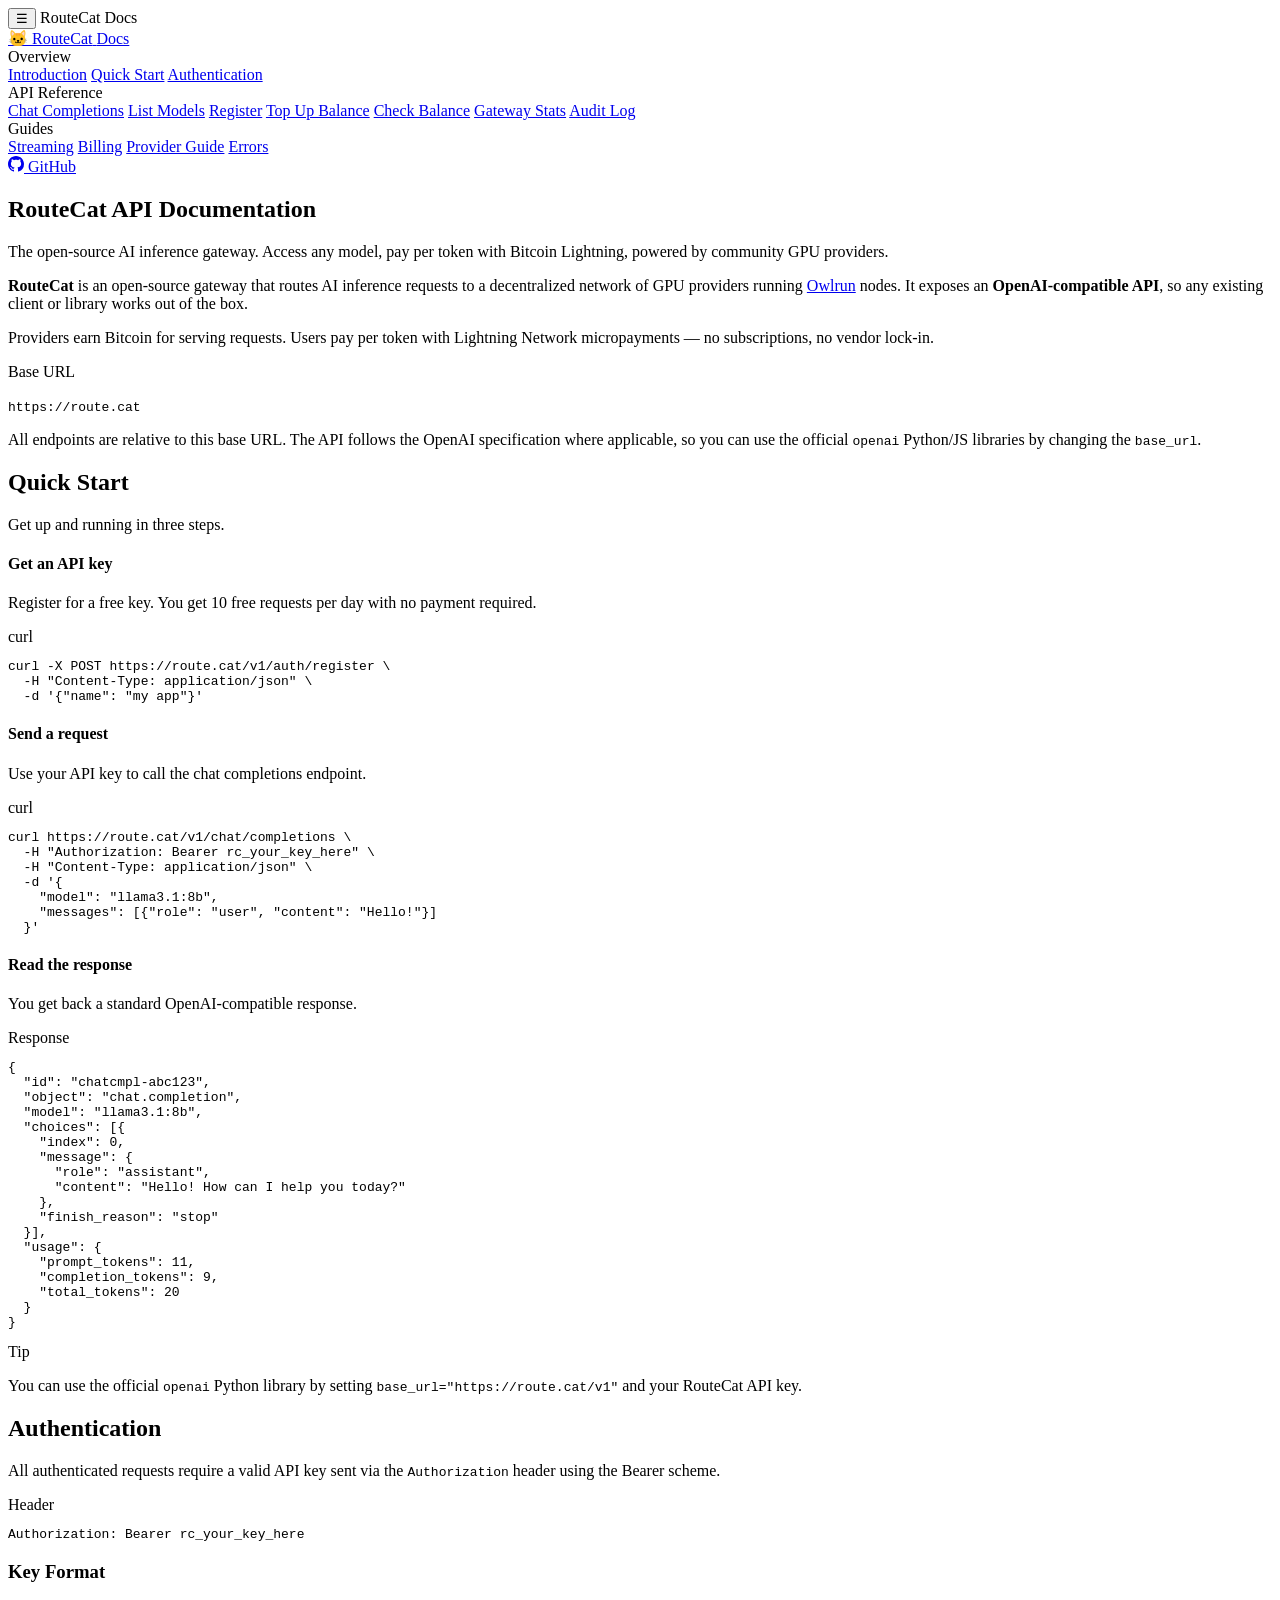
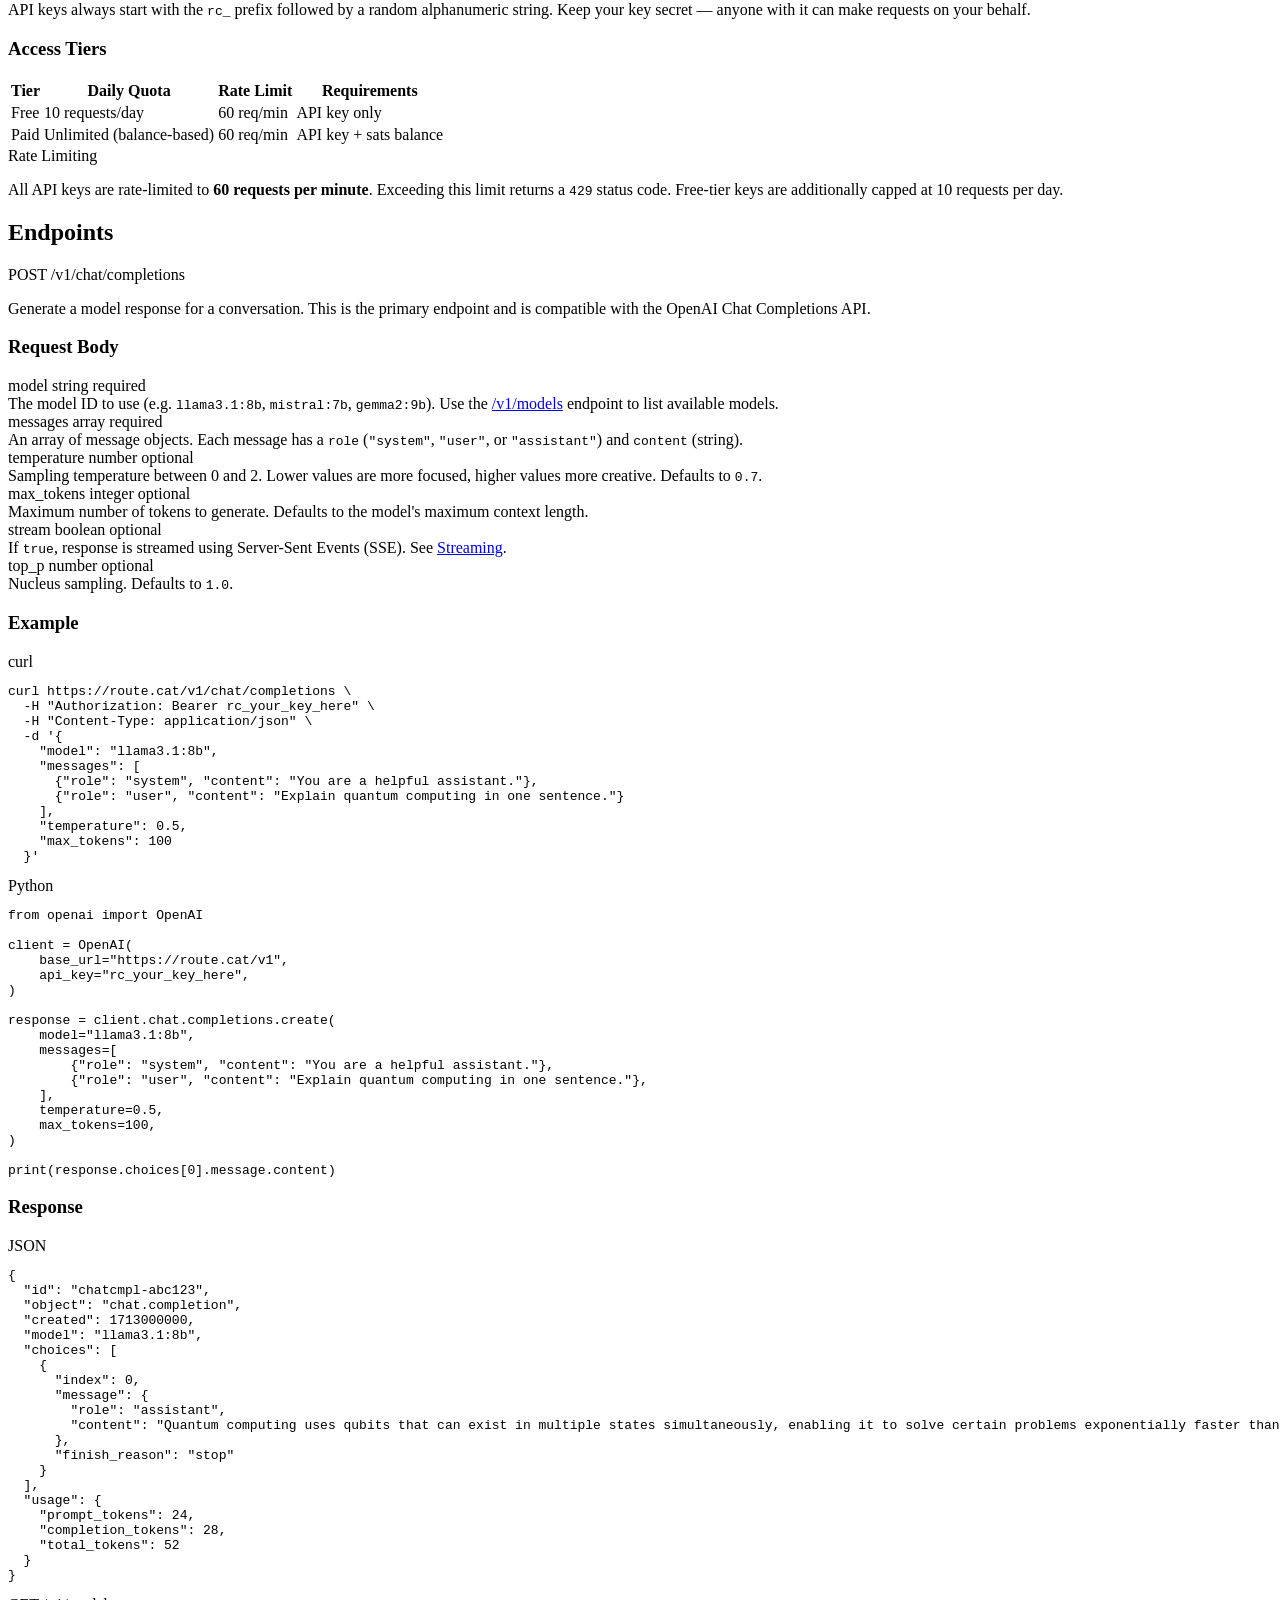
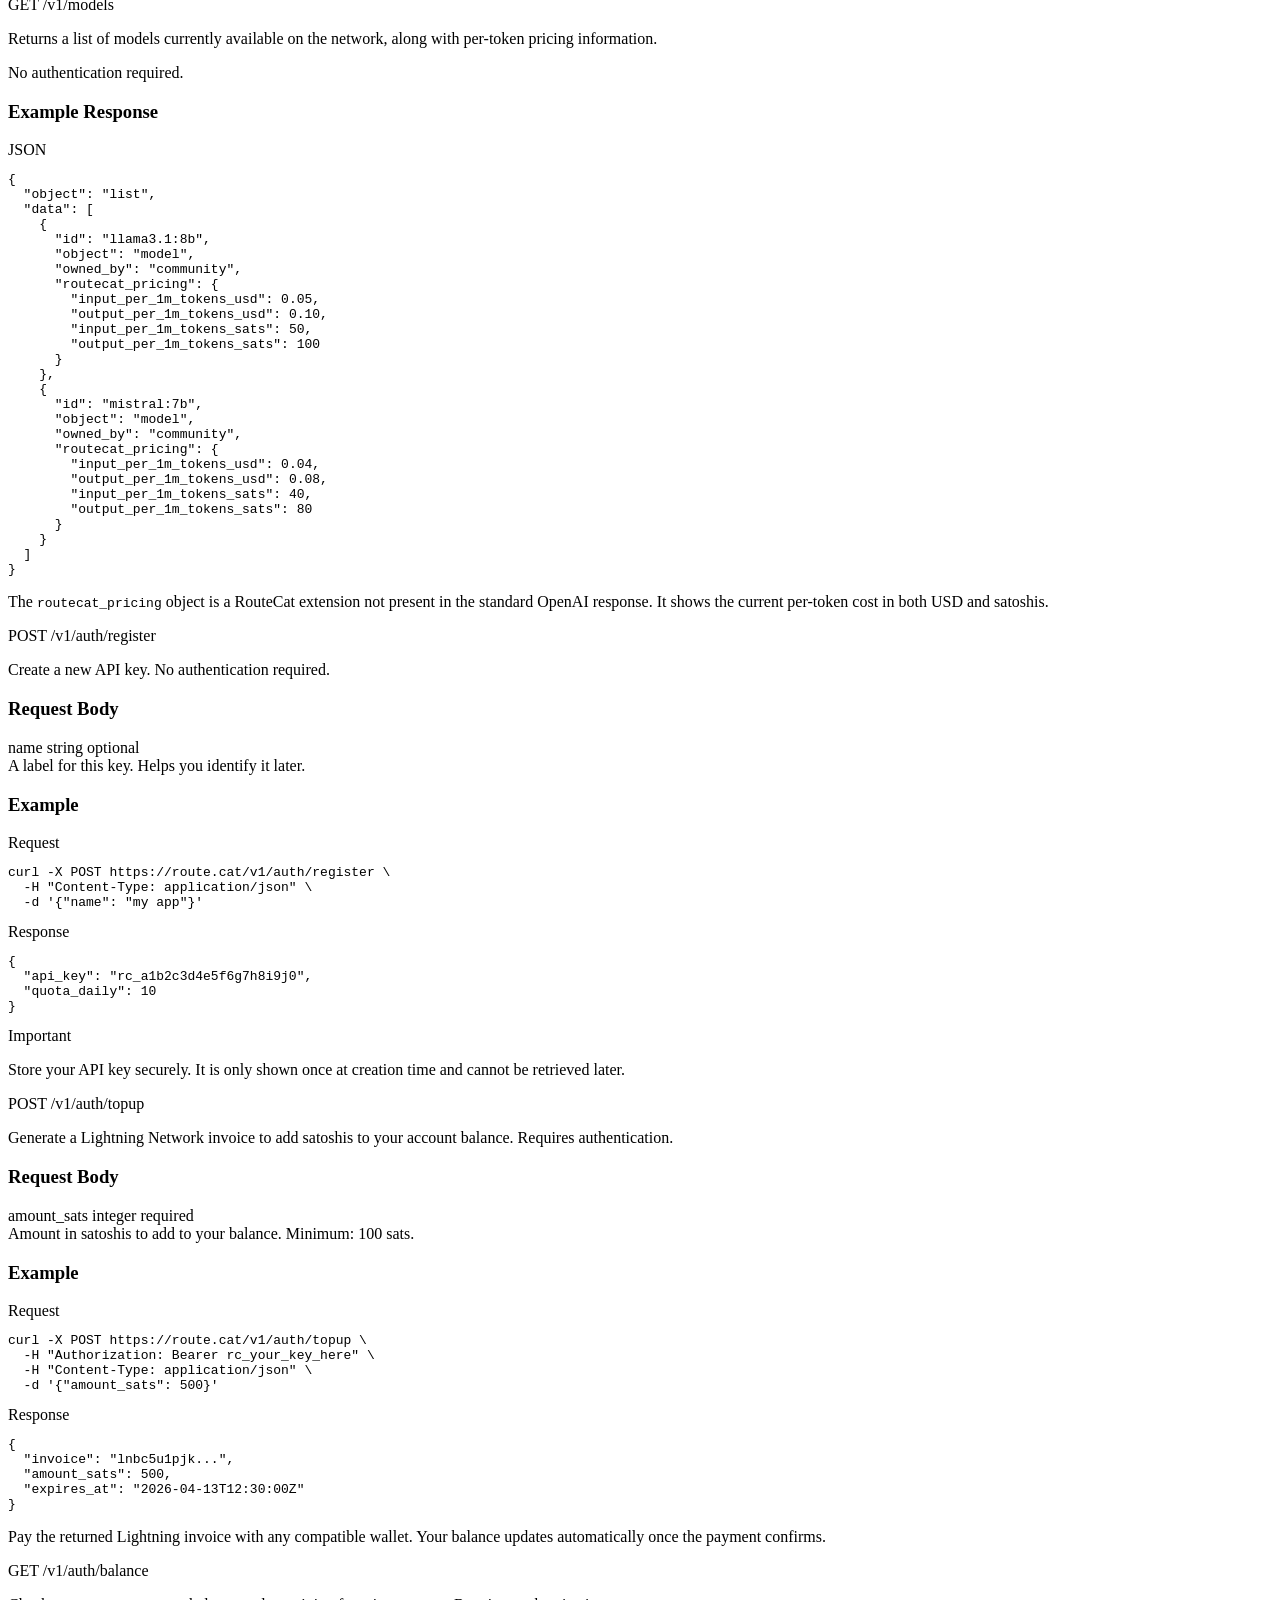
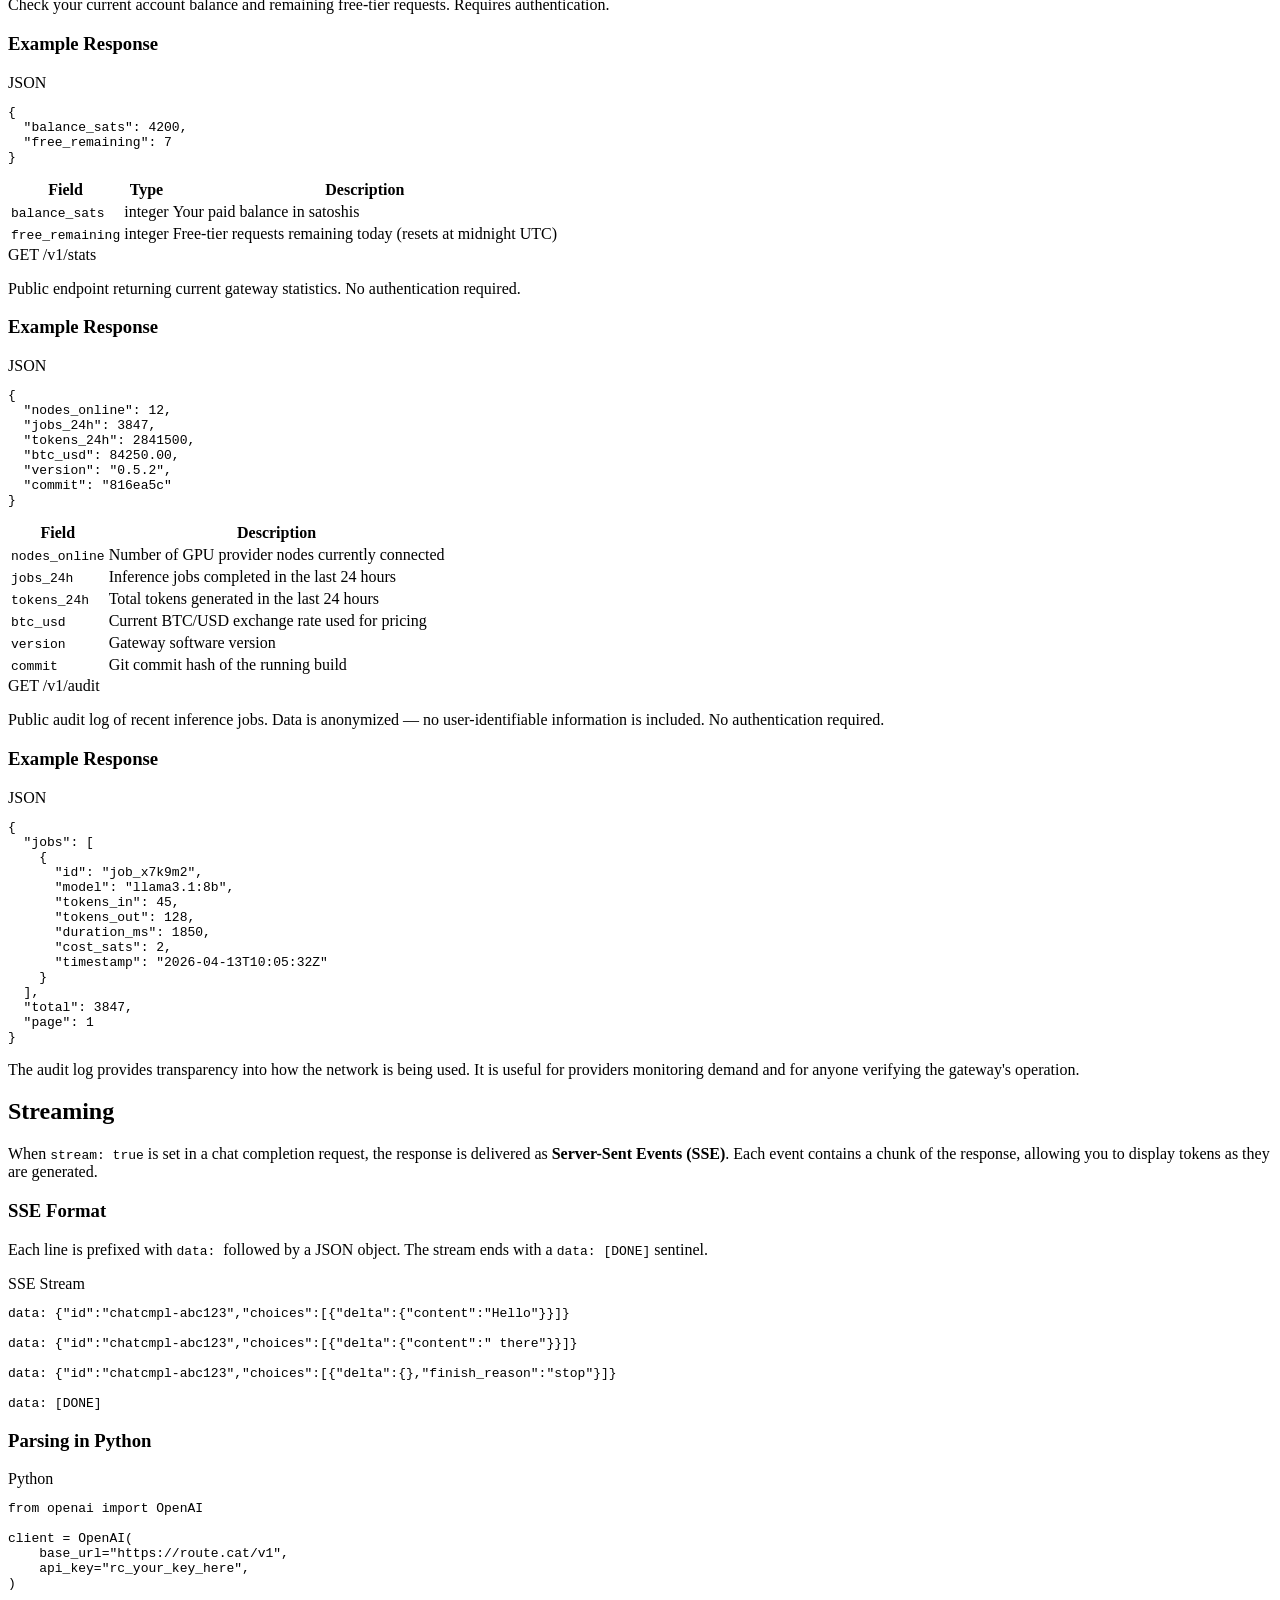
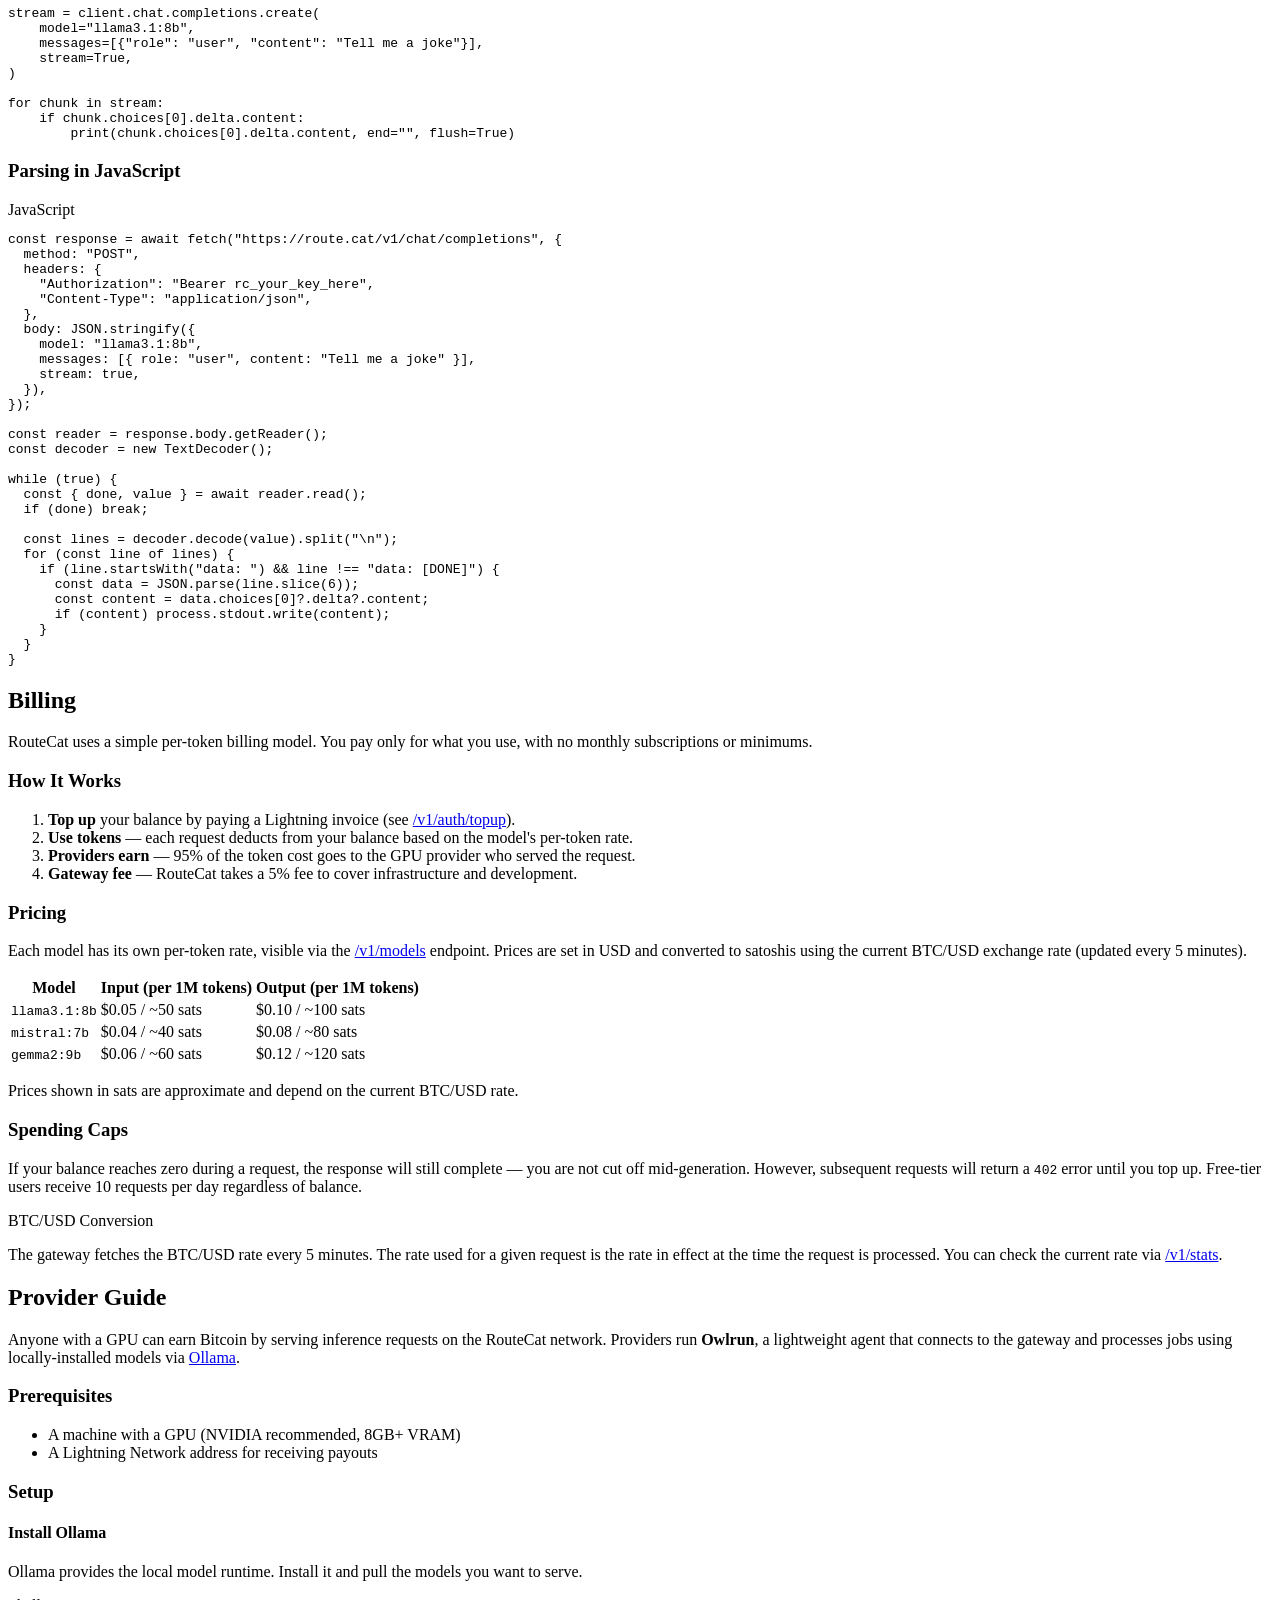
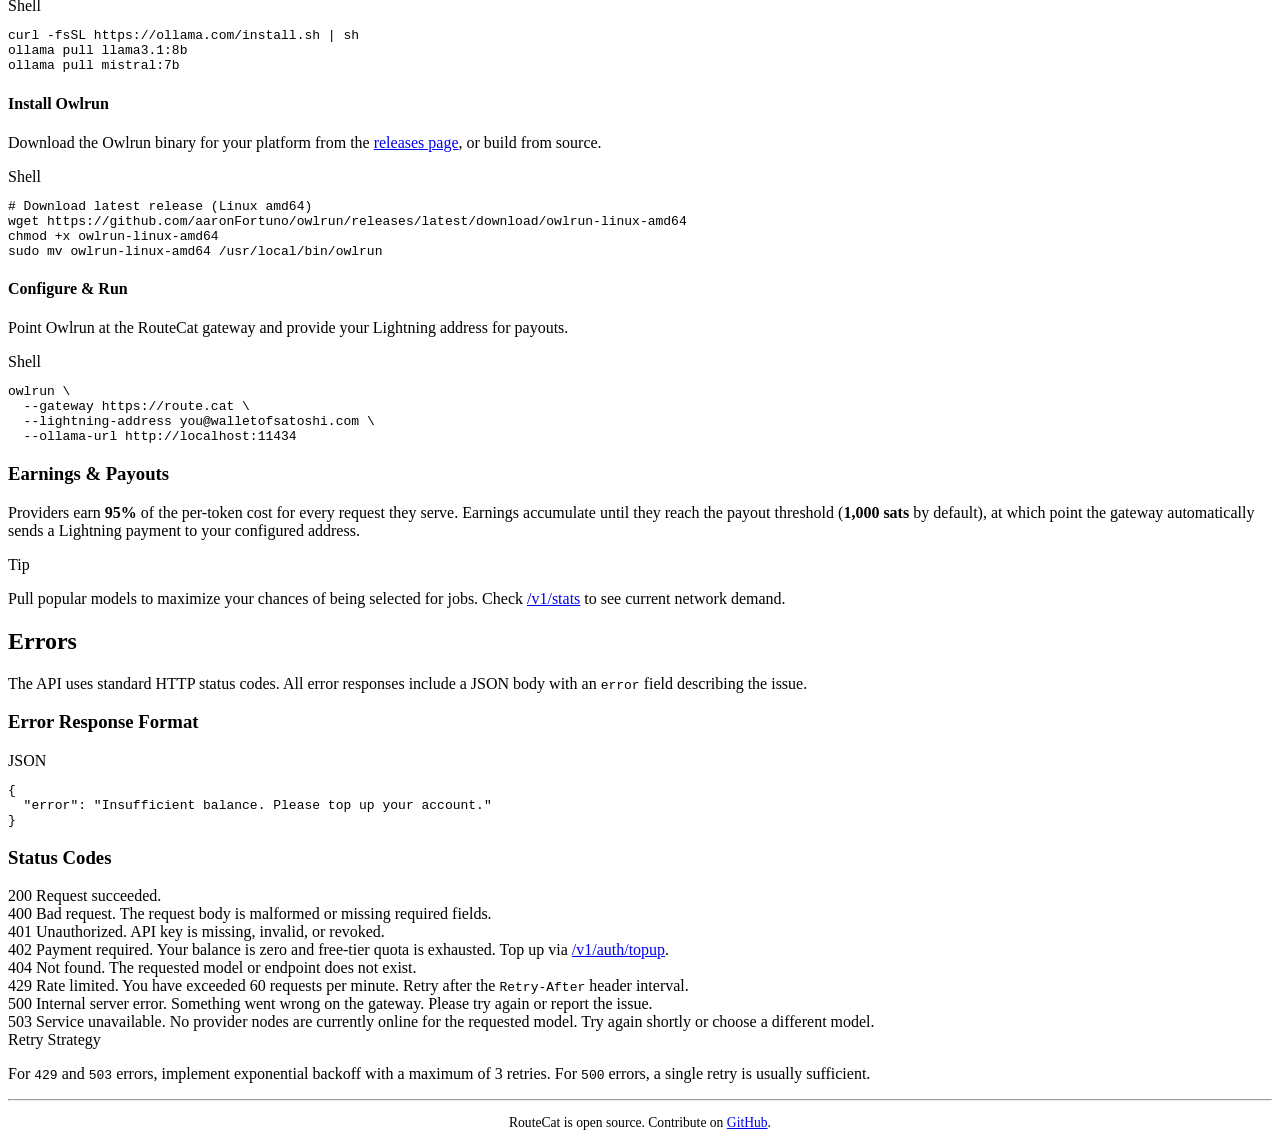
==== internal/web/static/docs/index.html @ c93fb95a "frontend redesign and upgrading" ====
<!DOCTYPE html>
<html lang="en">
<head>
  <meta charset="UTF-8">
  <meta name="viewport" content="width=device-width, initial-scale=1.0">
  <title>RouteCat API Documentation</title>
  <link rel="preconnect" href="https://fonts.googleapis.com">
  <link rel="preconnect" href="https://fonts.gstatic.com" crossorigin>
  <link href="https://fonts.googleapis.com/css2?family=Inter:wght@400;500;600;700&family=JetBrains+Mono:wght@400;600;700&display=swap" rel="stylesheet">
  <link rel="stylesheet" href="/docs/docs.css">
  <link rel="icon" href="/logo.svg" type="image/svg+xml">
</head>
<body>

<!-- Mobile top bar -->
<div class="mobile-nav-toggle">
  <button class="hamburger" onclick="toggleSidebar()" aria-label="Toggle navigation">&#9776;</button>
  <span class="mobile-title" data-i18n="docs.title">RouteCat Docs</span>
</div>

<!-- Backdrop for mobile sidebar -->
<div class="sidebar-backdrop" id="sidebarBackdrop" onclick="toggleSidebar()"></div>

<!-- Sidebar -->
<nav class="sidebar" id="sidebar">
  <div class="sidebar-header">
    <a href="/">
      <span class="logo-icon">&#128049;</span>
      <span>RouteCat</span>
      <span class="badge" data-i18n="docs.badge">Docs</span>
    </a>
  </div>

  <div class="sidebar-nav">
    <div class="nav-group">
      <div class="nav-group-title" data-i18n="docs.nav.overview">Overview</div>
      <a href="#introduction" data-i18n="docs.nav.introduction">Introduction</a>
      <a href="#quickstart" data-i18n="docs.nav.quickstart">Quick Start</a>
      <a href="#authentication" data-i18n="docs.nav.authentication">Authentication</a>
    </div>

    <div class="nav-group">
      <div class="nav-group-title" data-i18n="docs.nav.api_reference">API Reference</div>
      <a href="#chat-completions" data-i18n="docs.nav.chat_completions">Chat Completions</a>
      <a href="#models" data-i18n="docs.nav.models">List Models</a>
      <a href="#register" data-i18n="docs.nav.register">Register</a>
      <a href="#topup" data-i18n="docs.nav.topup">Top Up Balance</a>
      <a href="#balance" data-i18n="docs.nav.balance">Check Balance</a>
      <a href="#stats" data-i18n="docs.nav.stats">Gateway Stats</a>
      <a href="#audit" data-i18n="docs.nav.audit">Audit Log</a>
    </div>

    <div class="nav-group">
      <div class="nav-group-title" data-i18n="docs.nav.guides">Guides</div>
      <a href="#streaming" data-i18n="docs.nav.streaming">Streaming</a>
      <a href="#billing" data-i18n="docs.nav.billing">Billing</a>
      <a href="#provider-guide" data-i18n="docs.nav.provider_guide">Provider Guide</a>
      <a href="#errors" data-i18n="docs.nav.errors">Errors</a>
    </div>
  </div>

  <div class="sidebar-footer">
    <a href="https://github.com/aaronFortuno/routecat" target="_blank" rel="noopener">
      <svg width="16" height="16" viewBox="0 0 16 16" fill="currentColor"><path d="M8 0C3.58 0 0 3.58 0 8c0 3.54 2.29 6.53 5.47 7.59.4.07.55-.17.55-.38 0-.19-.01-.82-.01-1.49-2.01.37-2.53-.49-2.69-.94-.09-.23-.48-.94-.82-1.13-.28-.15-.68-.52-.01-.53.63-.01 1.08.58 1.23.82.72 1.21 1.87.87 2.33.66.07-.52.28-.87.51-1.07-1.78-.2-3.64-.89-3.64-3.95 0-.87.31-1.59.82-2.15-.08-.2-.36-1.02.08-2.12 0 0 .67-.21 2.2.82.64-.18 1.32-.27 2-.27.68 0 1.36.09 2 .27 1.53-1.04 2.2-.82 2.2-.82.44 1.1.16 1.92.08 2.12.51.56.82 1.27.82 2.15 0 3.07-1.87 3.75-3.65 3.95.29.25.54.73.54 1.48 0 1.07-.01 1.93-.01 2.2 0 .21.15.46.55.38A8.013 8.013 0 0016 8c0-4.42-3.58-8-8-8z"/></svg>
      <span data-i18n="docs.nav.github">GitHub</span>
    </a>
  </div>
</nav>

<!-- Main content -->
<main class="main">
  <div class="content">

    <!-- ═══════════════════════════════════════════ -->
    <!-- Introduction                                -->
    <!-- ═══════════════════════════════════════════ -->
    <section id="introduction">
      <h1 data-i18n="docs.intro.title">RouteCat API Documentation</h1>
      <p class="subtitle" data-i18n="docs.intro.subtitle">
        The open-source AI inference gateway. Access any model, pay per token with Bitcoin Lightning, powered by community GPU providers.
      </p>

      <p data-i18n="docs.intro.p1">
        <strong>RouteCat</strong> is an open-source gateway that routes AI inference requests to a decentralized network of GPU providers running <a href="https://github.com/aaronFortuno/owlrun">Owlrun</a> nodes. It exposes an <strong>OpenAI-compatible API</strong>, so any existing client or library works out of the box.
      </p>

      <p data-i18n="docs.intro.p2">
        Providers earn Bitcoin for serving requests. Users pay per token with Lightning Network micropayments &mdash; no subscriptions, no vendor lock-in.
      </p>

      <div class="callout callout-info">
        <div class="callout-title" data-i18n="docs.intro.base_url_label">Base URL</div>
        <p><code>https://route.cat</code></p>
      </div>

      <p data-i18n="docs.intro.p3">
        All endpoints are relative to this base URL. The API follows the OpenAI specification where applicable, so you can use the official <code>openai</code> Python/JS libraries by changing the <code>base_url</code>.
      </p>
    </section>

    <!-- ═══════════════════════════════════════════ -->
    <!-- Quick Start                                 -->
    <!-- ═══════════════════════════════════════════ -->
    <section id="quickstart">
      <h2 data-i18n="docs.quickstart.title">Quick Start</h2>
      <p data-i18n="docs.quickstart.desc">Get up and running in three steps.</p>

      <div class="steps">
        <div class="step">
          <h4 data-i18n="docs.quickstart.step1_title">Get an API key</h4>
          <p data-i18n="docs.quickstart.step1_desc">Register for a free key. You get 10 free requests per day with no payment required.</p>
          <div class="code-block">
            <span class="code-label">curl</span>
            <pre><code><span class="cmd">curl</span> <span class="str">-X POST</span> https://route.cat/v1/auth/register \
  <span class="str">-H</span> <span class="str">"Content-Type: application/json"</span> \
  <span class="str">-d</span> <span class="str">'{"name": "my app"}'</span></code></pre>
          </div>
        </div>

        <div class="step">
          <h4 data-i18n="docs.quickstart.step2_title">Send a request</h4>
          <p data-i18n="docs.quickstart.step2_desc">Use your API key to call the chat completions endpoint.</p>
          <div class="code-block">
            <span class="code-label">curl</span>
            <pre><code><span class="cmd">curl</span> https://route.cat/v1/chat/completions \
  <span class="str">-H</span> <span class="str">"Authorization: Bearer rc_your_key_here"</span> \
  <span class="str">-H</span> <span class="str">"Content-Type: application/json"</span> \
  <span class="str">-d</span> <span class="str">'{
    "model": "llama3.1:8b",
    "messages": [{"role": "user", "content": "Hello!"}]
  }'</span></code></pre>
          </div>
        </div>

        <div class="step">
          <h4 data-i18n="docs.quickstart.step3_title">Read the response</h4>
          <p data-i18n="docs.quickstart.step3_desc">You get back a standard OpenAI-compatible response.</p>
          <div class="code-block">
            <span class="code-label">Response</span>
            <pre><code>{
  <span class="key">"id"</span>: <span class="str">"chatcmpl-abc123"</span>,
  <span class="key">"object"</span>: <span class="str">"chat.completion"</span>,
  <span class="key">"model"</span>: <span class="str">"llama3.1:8b"</span>,
  <span class="key">"choices"</span>: [{
    <span class="key">"index"</span>: <span class="num">0</span>,
    <span class="key">"message"</span>: {
      <span class="key">"role"</span>: <span class="str">"assistant"</span>,
      <span class="key">"content"</span>: <span class="str">"Hello! How can I help you today?"</span>
    },
    <span class="key">"finish_reason"</span>: <span class="str">"stop"</span>
  }],
  <span class="key">"usage"</span>: {
    <span class="key">"prompt_tokens"</span>: <span class="num">11</span>,
    <span class="key">"completion_tokens"</span>: <span class="num">9</span>,
    <span class="key">"total_tokens"</span>: <span class="num">20</span>
  }
}</code></pre>
          </div>
        </div>
      </div>

      <div class="callout callout-tip">
        <div class="callout-title" data-i18n="docs.quickstart.tip_title">Tip</div>
        <p data-i18n="docs.quickstart.tip_body">You can use the official <code>openai</code> Python library by setting <code>base_url="https://route.cat/v1"</code> and your RouteCat API key.</p>
      </div>
    </section>

    <!-- ═══════════════════════════════════════════ -->
    <!-- Authentication                              -->
    <!-- ═══════════════════════════════════════════ -->
    <section id="authentication">
      <h2 data-i18n="docs.auth.title">Authentication</h2>

      <p data-i18n="docs.auth.p1">
        All authenticated requests require a valid API key sent via the <code>Authorization</code> header using the Bearer scheme.
      </p>

      <div class="code-block">
        <span class="code-label">Header</span>
        <pre><code>Authorization: Bearer rc_your_key_here</code></pre>
      </div>

      <h3 data-i18n="docs.auth.key_format_title">Key Format</h3>
      <p data-i18n="docs.auth.key_format_desc">
        API keys always start with the <code>rc_</code> prefix followed by a random alphanumeric string. Keep your key secret &mdash; anyone with it can make requests on your behalf.
      </p>

      <h3 data-i18n="docs.auth.tiers_title">Access Tiers</h3>
      <table>
        <thead>
          <tr>
            <th data-i18n="docs.auth.tier">Tier</th>
            <th data-i18n="docs.auth.daily_quota">Daily Quota</th>
            <th data-i18n="docs.auth.rate_limit">Rate Limit</th>
            <th data-i18n="docs.auth.requirements">Requirements</th>
          </tr>
        </thead>
        <tbody>
          <tr>
            <td data-i18n="docs.auth.free">Free</td>
            <td data-i18n="docs.auth.free_quota">10 requests/day</td>
            <td data-i18n="docs.auth.free_rate">60 req/min</td>
            <td data-i18n="docs.auth.free_req">API key only</td>
          </tr>
          <tr>
            <td data-i18n="docs.auth.paid">Paid</td>
            <td data-i18n="docs.auth.paid_quota">Unlimited (balance-based)</td>
            <td data-i18n="docs.auth.paid_rate">60 req/min</td>
            <td data-i18n="docs.auth.paid_req">API key + sats balance</td>
          </tr>
        </tbody>
      </table>

      <div class="callout callout-warn">
        <div class="callout-title" data-i18n="docs.auth.rate_limit_warn_title">Rate Limiting</div>
        <p data-i18n="docs.auth.rate_limit_warn_body">All API keys are rate-limited to <strong>60 requests per minute</strong>. Exceeding this limit returns a <code>429</code> status code. Free-tier keys are additionally capped at 10 requests per day.</p>
      </div>
    </section>

    <!-- ═══════════════════════════════════════════ -->
    <!-- POST /v1/chat/completions                   -->
    <!-- ═══════════════════════════════════════════ -->
    <section id="chat-completions">
      <h2 data-i18n="docs.endpoints.title">Endpoints</h2>

      <div class="endpoint-header">
        <span class="method method-post">POST</span>
        <span class="endpoint-path">/v1/chat/completions</span>
      </div>

      <p data-i18n="docs.chat.desc">
        Generate a model response for a conversation. This is the primary endpoint and is compatible with the OpenAI Chat Completions API.
      </p>

      <h3 data-i18n="docs.chat.params_title">Request Body</h3>

      <div class="param">
        <span class="param-name">model</span>
        <span class="param-type">string</span>
        <span class="param-required">required</span>
        <div class="param-desc" data-i18n="docs.chat.param_model">The model ID to use (e.g. <code>llama3.1:8b</code>, <code>mistral:7b</code>, <code>gemma2:9b</code>). Use the <a href="#models">/v1/models</a> endpoint to list available models.</div>
      </div>

      <div class="param">
        <span class="param-name">messages</span>
        <span class="param-type">array</span>
        <span class="param-required">required</span>
        <div class="param-desc" data-i18n="docs.chat.param_messages">An array of message objects. Each message has a <code>role</code> (<code>"system"</code>, <code>"user"</code>, or <code>"assistant"</code>) and <code>content</code> (string).</div>
      </div>

      <div class="param">
        <span class="param-name">temperature</span>
        <span class="param-type">number</span>
        <span class="param-optional">optional</span>
        <div class="param-desc" data-i18n="docs.chat.param_temperature">Sampling temperature between 0 and 2. Lower values are more focused, higher values more creative. Defaults to <code>0.7</code>.</div>
      </div>

      <div class="param">
        <span class="param-name">max_tokens</span>
        <span class="param-type">integer</span>
        <span class="param-optional">optional</span>
        <div class="param-desc" data-i18n="docs.chat.param_max_tokens">Maximum number of tokens to generate. Defaults to the model's maximum context length.</div>
      </div>

      <div class="param">
        <span class="param-name">stream</span>
        <span class="param-type">boolean</span>
        <span class="param-optional">optional</span>
        <div class="param-desc" data-i18n="docs.chat.param_stream">If <code>true</code>, response is streamed using Server-Sent Events (SSE). See <a href="#streaming">Streaming</a>.</div>
      </div>

      <div class="param">
        <span class="param-name">top_p</span>
        <span class="param-type">number</span>
        <span class="param-optional">optional</span>
        <div class="param-desc" data-i18n="docs.chat.param_top_p">Nucleus sampling. Defaults to <code>1.0</code>.</div>
      </div>

      <h3 data-i18n="docs.chat.example_title">Example</h3>

      <div class="code-block">
        <span class="code-label">curl</span>
        <pre><code><span class="cmd">curl</span> https://route.cat/v1/chat/completions \
  <span class="str">-H</span> <span class="str">"Authorization: Bearer rc_your_key_here"</span> \
  <span class="str">-H</span> <span class="str">"Content-Type: application/json"</span> \
  <span class="str">-d</span> <span class="str">'{
    "model": "llama3.1:8b",
    "messages": [
      {"role": "system", "content": "You are a helpful assistant."},
      {"role": "user", "content": "Explain quantum computing in one sentence."}
    ],
    "temperature": 0.5,
    "max_tokens": 100
  }'</span></code></pre>
      </div>

      <div class="code-block">
        <span class="code-label">Python</span>
        <pre><code><span class="kw">from</span> openai <span class="kw">import</span> OpenAI

client = OpenAI(
    <span class="param-name">base_url</span>=<span class="str">"https://route.cat/v1"</span>,
    <span class="param-name">api_key</span>=<span class="str">"rc_your_key_here"</span>,
)

response = client.chat.completions.<span class="fn">create</span>(
    <span class="param-name">model</span>=<span class="str">"llama3.1:8b"</span>,
    <span class="param-name">messages</span>=[
        {<span class="str">"role"</span>: <span class="str">"system"</span>, <span class="str">"content"</span>: <span class="str">"You are a helpful assistant."</span>},
        {<span class="str">"role"</span>: <span class="str">"user"</span>, <span class="str">"content"</span>: <span class="str">"Explain quantum computing in one sentence."</span>},
    ],
    <span class="param-name">temperature</span>=<span class="num">0.5</span>,
    <span class="param-name">max_tokens</span>=<span class="num">100</span>,
)

<span class="fn">print</span>(response.choices[<span class="num">0</span>].message.content)</code></pre>
      </div>

      <h3 data-i18n="docs.chat.response_title">Response</h3>

      <div class="code-block">
        <span class="code-label">JSON</span>
        <pre><code>{
  <span class="key">"id"</span>: <span class="str">"chatcmpl-abc123"</span>,
  <span class="key">"object"</span>: <span class="str">"chat.completion"</span>,
  <span class="key">"created"</span>: <span class="num">1713000000</span>,
  <span class="key">"model"</span>: <span class="str">"llama3.1:8b"</span>,
  <span class="key">"choices"</span>: [
    {
      <span class="key">"index"</span>: <span class="num">0</span>,
      <span class="key">"message"</span>: {
        <span class="key">"role"</span>: <span class="str">"assistant"</span>,
        <span class="key">"content"</span>: <span class="str">"Quantum computing uses qubits that can exist in multiple states simultaneously, enabling it to solve certain problems exponentially faster than classical computers."</span>
      },
      <span class="key">"finish_reason"</span>: <span class="str">"stop"</span>
    }
  ],
  <span class="key">"usage"</span>: {
    <span class="key">"prompt_tokens"</span>: <span class="num">24</span>,
    <span class="key">"completion_tokens"</span>: <span class="num">28</span>,
    <span class="key">"total_tokens"</span>: <span class="num">52</span>
  }
}</code></pre>
      </div>
    </section>

    <!-- ═══════════════════════════════════════════ -->
    <!-- GET /v1/models                              -->
    <!-- ═══════════════════════════════════════════ -->
    <section id="models">
      <div class="endpoint-header">
        <span class="method method-get">GET</span>
        <span class="endpoint-path">/v1/models</span>
      </div>

      <p data-i18n="docs.models.desc">
        Returns a list of models currently available on the network, along with per-token pricing information.
      </p>

      <p data-i18n="docs.models.auth_note">No authentication required.</p>

      <h3 data-i18n="docs.models.example_title">Example Response</h3>

      <div class="code-block">
        <span class="code-label">JSON</span>
        <pre><code>{
  <span class="key">"object"</span>: <span class="str">"list"</span>,
  <span class="key">"data"</span>: [
    {
      <span class="key">"id"</span>: <span class="str">"llama3.1:8b"</span>,
      <span class="key">"object"</span>: <span class="str">"model"</span>,
      <span class="key">"owned_by"</span>: <span class="str">"community"</span>,
      <span class="key">"routecat_pricing"</span>: {
        <span class="key">"input_per_1m_tokens_usd"</span>: <span class="num">0.05</span>,
        <span class="key">"output_per_1m_tokens_usd"</span>: <span class="num">0.10</span>,
        <span class="key">"input_per_1m_tokens_sats"</span>: <span class="num">50</span>,
        <span class="key">"output_per_1m_tokens_sats"</span>: <span class="num">100</span>
      }
    },
    {
      <span class="key">"id"</span>: <span class="str">"mistral:7b"</span>,
      <span class="key">"object"</span>: <span class="str">"model"</span>,
      <span class="key">"owned_by"</span>: <span class="str">"community"</span>,
      <span class="key">"routecat_pricing"</span>: {
        <span class="key">"input_per_1m_tokens_usd"</span>: <span class="num">0.04</span>,
        <span class="key">"output_per_1m_tokens_usd"</span>: <span class="num">0.08</span>,
        <span class="key">"input_per_1m_tokens_sats"</span>: <span class="num">40</span>,
        <span class="key">"output_per_1m_tokens_sats"</span>: <span class="num">80</span>
      }
    }
  ]
}</code></pre>
      </div>

      <p data-i18n="docs.models.pricing_note">
        The <code>routecat_pricing</code> object is a RouteCat extension not present in the standard OpenAI response. It shows the current per-token cost in both USD and satoshis.
      </p>
    </section>

    <!-- ═══════════════════════════════════════════ -->
    <!-- POST /v1/auth/register                      -->
    <!-- ═══════════════════════════════════════════ -->
    <section id="register">
      <div class="endpoint-header">
        <span class="method method-post">POST</span>
        <span class="endpoint-path">/v1/auth/register</span>
      </div>

      <p data-i18n="docs.register.desc">Create a new API key. No authentication required.</p>

      <h3 data-i18n="docs.register.body_title">Request Body</h3>

      <div class="param">
        <span class="param-name">name</span>
        <span class="param-type">string</span>
        <span class="param-optional">optional</span>
        <div class="param-desc" data-i18n="docs.register.param_name">A label for this key. Helps you identify it later.</div>
      </div>

      <h3 data-i18n="docs.register.example_title">Example</h3>

      <div class="code-block">
        <span class="code-label">Request</span>
        <pre><code><span class="cmd">curl</span> <span class="str">-X POST</span> https://route.cat/v1/auth/register \
  <span class="str">-H</span> <span class="str">"Content-Type: application/json"</span> \
  <span class="str">-d</span> <span class="str">'{"name": "my app"}'</span></code></pre>
      </div>

      <div class="code-block">
        <span class="code-label">Response</span>
        <pre><code>{
  <span class="key">"api_key"</span>: <span class="str">"rc_a1b2c3d4e5f6g7h8i9j0"</span>,
  <span class="key">"quota_daily"</span>: <span class="num">10</span>
}</code></pre>
      </div>

      <div class="callout callout-warn">
        <div class="callout-title" data-i18n="docs.register.warn_title">Important</div>
        <p data-i18n="docs.register.warn_body">Store your API key securely. It is only shown once at creation time and cannot be retrieved later.</p>
      </div>
    </section>

    <!-- ═══════════════════════════════════════════ -->
    <!-- POST /v1/auth/topup                         -->
    <!-- ═══════════════════════════════════════════ -->
    <section id="topup">
      <div class="endpoint-header">
        <span class="method method-post">POST</span>
        <span class="endpoint-path">/v1/auth/topup</span>
      </div>

      <p data-i18n="docs.topup.desc">Generate a Lightning Network invoice to add satoshis to your account balance. Requires authentication.</p>

      <h3 data-i18n="docs.topup.body_title">Request Body</h3>

      <div class="param">
        <span class="param-name">amount_sats</span>
        <span class="param-type">integer</span>
        <span class="param-required">required</span>
        <div class="param-desc" data-i18n="docs.topup.param_amount">Amount in satoshis to add to your balance. Minimum: 100 sats.</div>
      </div>

      <h3 data-i18n="docs.topup.example_title">Example</h3>

      <div class="code-block">
        <span class="code-label">Request</span>
        <pre><code><span class="cmd">curl</span> <span class="str">-X POST</span> https://route.cat/v1/auth/topup \
  <span class="str">-H</span> <span class="str">"Authorization: Bearer rc_your_key_here"</span> \
  <span class="str">-H</span> <span class="str">"Content-Type: application/json"</span> \
  <span class="str">-d</span> <span class="str">'{"amount_sats": 500}'</span></code></pre>
      </div>

      <div class="code-block">
        <span class="code-label">Response</span>
        <pre><code>{
  <span class="key">"invoice"</span>: <span class="str">"lnbc5u1pjk..."</span>,
  <span class="key">"amount_sats"</span>: <span class="num">500</span>,
  <span class="key">"expires_at"</span>: <span class="str">"2026-04-13T12:30:00Z"</span>
}</code></pre>
      </div>

      <p data-i18n="docs.topup.note">Pay the returned Lightning invoice with any compatible wallet. Your balance updates automatically once the payment confirms.</p>
    </section>

    <!-- ═══════════════════════════════════════════ -->
    <!-- GET /v1/auth/balance                        -->
    <!-- ═══════════════════════════════════════════ -->
    <section id="balance">
      <div class="endpoint-header">
        <span class="method method-get">GET</span>
        <span class="endpoint-path">/v1/auth/balance</span>
      </div>

      <p data-i18n="docs.balance.desc">Check your current account balance and remaining free-tier requests. Requires authentication.</p>

      <h3 data-i18n="docs.balance.example_title">Example Response</h3>

      <div class="code-block">
        <span class="code-label">JSON</span>
        <pre><code>{
  <span class="key">"balance_sats"</span>: <span class="num">4200</span>,
  <span class="key">"free_remaining"</span>: <span class="num">7</span>
}</code></pre>
      </div>

      <table>
        <thead>
          <tr>
            <th data-i18n="docs.balance.field">Field</th>
            <th data-i18n="docs.balance.type">Type</th>
            <th data-i18n="docs.balance.description">Description</th>
          </tr>
        </thead>
        <tbody>
          <tr>
            <td><code>balance_sats</code></td>
            <td>integer</td>
            <td data-i18n="docs.balance.field_balance">Your paid balance in satoshis</td>
          </tr>
          <tr>
            <td><code>free_remaining</code></td>
            <td>integer</td>
            <td data-i18n="docs.balance.field_free">Free-tier requests remaining today (resets at midnight UTC)</td>
          </tr>
        </tbody>
      </table>
    </section>

    <!-- ═══════════════════════════════════════════ -->
    <!-- GET /v1/stats                               -->
    <!-- ═══════════════════════════════════════════ -->
    <section id="stats">
      <div class="endpoint-header">
        <span class="method method-get">GET</span>
        <span class="endpoint-path">/v1/stats</span>
      </div>

      <p data-i18n="docs.stats.desc">Public endpoint returning current gateway statistics. No authentication required.</p>

      <h3 data-i18n="docs.stats.example_title">Example Response</h3>

      <div class="code-block">
        <span class="code-label">JSON</span>
        <pre><code>{
  <span class="key">"nodes_online"</span>: <span class="num">12</span>,
  <span class="key">"jobs_24h"</span>: <span class="num">3847</span>,
  <span class="key">"tokens_24h"</span>: <span class="num">2841500</span>,
  <span class="key">"btc_usd"</span>: <span class="num">84250.00</span>,
  <span class="key">"version"</span>: <span class="str">"0.5.2"</span>,
  <span class="key">"commit"</span>: <span class="str">"816ea5c"</span>
}</code></pre>
      </div>

      <table>
        <thead>
          <tr>
            <th data-i18n="docs.stats.field">Field</th>
            <th data-i18n="docs.stats.description">Description</th>
          </tr>
        </thead>
        <tbody>
          <tr>
            <td><code>nodes_online</code></td>
            <td data-i18n="docs.stats.field_nodes">Number of GPU provider nodes currently connected</td>
          </tr>
          <tr>
            <td><code>jobs_24h</code></td>
            <td data-i18n="docs.stats.field_jobs">Inference jobs completed in the last 24 hours</td>
          </tr>
          <tr>
            <td><code>tokens_24h</code></td>
            <td data-i18n="docs.stats.field_tokens">Total tokens generated in the last 24 hours</td>
          </tr>
          <tr>
            <td><code>btc_usd</code></td>
            <td data-i18n="docs.stats.field_btc">Current BTC/USD exchange rate used for pricing</td>
          </tr>
          <tr>
            <td><code>version</code></td>
            <td data-i18n="docs.stats.field_version">Gateway software version</td>
          </tr>
          <tr>
            <td><code>commit</code></td>
            <td data-i18n="docs.stats.field_commit">Git commit hash of the running build</td>
          </tr>
        </tbody>
      </table>
    </section>

    <!-- ═══════════════════════════════════════════ -->
    <!-- GET /v1/audit                               -->
    <!-- ═══════════════════════════════════════════ -->
    <section id="audit">
      <div class="endpoint-header">
        <span class="method method-get">GET</span>
        <span class="endpoint-path">/v1/audit</span>
      </div>

      <p data-i18n="docs.audit.desc">Public audit log of recent inference jobs. Data is anonymized &mdash; no user-identifiable information is included. No authentication required.</p>

      <h3 data-i18n="docs.audit.example_title">Example Response</h3>

      <div class="code-block">
        <span class="code-label">JSON</span>
        <pre><code>{
  <span class="key">"jobs"</span>: [
    {
      <span class="key">"id"</span>: <span class="str">"job_x7k9m2"</span>,
      <span class="key">"model"</span>: <span class="str">"llama3.1:8b"</span>,
      <span class="key">"tokens_in"</span>: <span class="num">45</span>,
      <span class="key">"tokens_out"</span>: <span class="num">128</span>,
      <span class="key">"duration_ms"</span>: <span class="num">1850</span>,
      <span class="key">"cost_sats"</span>: <span class="num">2</span>,
      <span class="key">"timestamp"</span>: <span class="str">"2026-04-13T10:05:32Z"</span>
    }
  ],
  <span class="key">"total"</span>: <span class="num">3847</span>,
  <span class="key">"page"</span>: <span class="num">1</span>
}</code></pre>
      </div>

      <p data-i18n="docs.audit.note">The audit log provides transparency into how the network is being used. It is useful for providers monitoring demand and for anyone verifying the gateway's operation.</p>
    </section>

    <!-- ═══════════════════════════════════════════ -->
    <!-- Streaming                                   -->
    <!-- ═══════════════════════════════════════════ -->
    <section id="streaming">
      <h2 data-i18n="docs.streaming.title">Streaming</h2>

      <p data-i18n="docs.streaming.desc">
        When <code>stream: true</code> is set in a chat completion request, the response is delivered as <strong>Server-Sent Events (SSE)</strong>. Each event contains a chunk of the response, allowing you to display tokens as they are generated.
      </p>

      <h3 data-i18n="docs.streaming.format_title">SSE Format</h3>
      <p data-i18n="docs.streaming.format_desc">Each line is prefixed with <code>data: </code> followed by a JSON object. The stream ends with a <code>data: [DONE]</code> sentinel.</p>

      <div class="code-block">
        <span class="code-label">SSE Stream</span>
        <pre><code><span class="key">data:</span> {<span class="str">"id"</span>:<span class="str">"chatcmpl-abc123"</span>,<span class="str">"choices"</span>:[{<span class="str">"delta"</span>:{<span class="str">"content"</span>:<span class="str">"Hello"</span>}}]}

<span class="key">data:</span> {<span class="str">"id"</span>:<span class="str">"chatcmpl-abc123"</span>,<span class="str">"choices"</span>:[{<span class="str">"delta"</span>:{<span class="str">"content"</span>:<span class="str">" there"</span>}}]}

<span class="key">data:</span> {<span class="str">"id"</span>:<span class="str">"chatcmpl-abc123"</span>,<span class="str">"choices"</span>:[{<span class="str">"delta"</span>:{},<span class="str">"finish_reason"</span>:<span class="str">"stop"</span>}]}

<span class="key">data:</span> <span class="comment">[DONE]</span></code></pre>
      </div>

      <h3 data-i18n="docs.streaming.python_title">Parsing in Python</h3>

      <div class="code-block">
        <span class="code-label">Python</span>
        <pre><code><span class="kw">from</span> openai <span class="kw">import</span> OpenAI

client = OpenAI(
    <span class="param-name">base_url</span>=<span class="str">"https://route.cat/v1"</span>,
    <span class="param-name">api_key</span>=<span class="str">"rc_your_key_here"</span>,
)

stream = client.chat.completions.<span class="fn">create</span>(
    <span class="param-name">model</span>=<span class="str">"llama3.1:8b"</span>,
    <span class="param-name">messages</span>=[{<span class="str">"role"</span>: <span class="str">"user"</span>, <span class="str">"content"</span>: <span class="str">"Tell me a joke"</span>}],
    <span class="param-name">stream</span>=<span class="num">True</span>,
)

<span class="kw">for</span> chunk <span class="kw">in</span> stream:
    <span class="kw">if</span> chunk.choices[<span class="num">0</span>].delta.content:
        <span class="fn">print</span>(chunk.choices[<span class="num">0</span>].delta.content, end=<span class="str">""</span>, flush=<span class="num">True</span>)</code></pre>
      </div>

      <h3 data-i18n="docs.streaming.js_title">Parsing in JavaScript</h3>

      <div class="code-block">
        <span class="code-label">JavaScript</span>
        <pre><code><span class="kw">const</span> response = <span class="kw">await</span> <span class="fn">fetch</span>(<span class="str">"https://route.cat/v1/chat/completions"</span>, {
  <span class="key">method</span>: <span class="str">"POST"</span>,
  <span class="key">headers</span>: {
    <span class="str">"Authorization"</span>: <span class="str">"Bearer rc_your_key_here"</span>,
    <span class="str">"Content-Type"</span>: <span class="str">"application/json"</span>,
  },
  <span class="key">body</span>: JSON.<span class="fn">stringify</span>({
    <span class="key">model</span>: <span class="str">"llama3.1:8b"</span>,
    <span class="key">messages</span>: [{ <span class="key">role</span>: <span class="str">"user"</span>, <span class="key">content</span>: <span class="str">"Tell me a joke"</span> }],
    <span class="key">stream</span>: <span class="num">true</span>,
  }),
});

<span class="kw">const</span> reader = response.body.<span class="fn">getReader</span>();
<span class="kw">const</span> decoder = <span class="kw">new</span> <span class="fn">TextDecoder</span>();

<span class="kw">while</span> (<span class="num">true</span>) {
  <span class="kw">const</span> { done, value } = <span class="kw">await</span> reader.<span class="fn">read</span>();
  <span class="kw">if</span> (done) <span class="kw">break</span>;

  <span class="kw">const</span> lines = decoder.<span class="fn">decode</span>(value).<span class="fn">split</span>(<span class="str">"\n"</span>);
  <span class="kw">for</span> (<span class="kw">const</span> line <span class="kw">of</span> lines) {
    <span class="kw">if</span> (line.<span class="fn">startsWith</span>(<span class="str">"data: "</span>) && line !== <span class="str">"data: [DONE]"</span>) {
      <span class="kw">const</span> data = JSON.<span class="fn">parse</span>(line.<span class="fn">slice</span>(<span class="num">6</span>));
      <span class="kw">const</span> content = data.choices[<span class="num">0</span>]?.delta?.content;
      <span class="kw">if</span> (content) process.stdout.<span class="fn">write</span>(content);
    }
  }
}</code></pre>
      </div>
    </section>

    <!-- ═══════════════════════════════════════════ -->
    <!-- Billing                                     -->
    <!-- ═══════════════════════════════════════════ -->
    <section id="billing">
      <h2 data-i18n="docs.billing.title">Billing</h2>

      <p data-i18n="docs.billing.desc">
        RouteCat uses a simple per-token billing model. You pay only for what you use, with no monthly subscriptions or minimums.
      </p>

      <h3 data-i18n="docs.billing.how_title">How It Works</h3>
      <ol>
        <li data-i18n="docs.billing.step1"><strong>Top up</strong> your balance by paying a Lightning invoice (see <a href="#topup">/v1/auth/topup</a>).</li>
        <li data-i18n="docs.billing.step2"><strong>Use tokens</strong> &mdash; each request deducts from your balance based on the model's per-token rate.</li>
        <li data-i18n="docs.billing.step3"><strong>Providers earn</strong> &mdash; 95% of the token cost goes to the GPU provider who served the request.</li>
        <li data-i18n="docs.billing.step4"><strong>Gateway fee</strong> &mdash; RouteCat takes a 5% fee to cover infrastructure and development.</li>
      </ol>

      <h3 data-i18n="docs.billing.pricing_title">Pricing</h3>
      <p data-i18n="docs.billing.pricing_desc">
        Each model has its own per-token rate, visible via the <a href="#models">/v1/models</a> endpoint. Prices are set in USD and converted to satoshis using the current BTC/USD exchange rate (updated every 5 minutes).
      </p>

      <table>
        <thead>
          <tr>
            <th data-i18n="docs.billing.model">Model</th>
            <th data-i18n="docs.billing.input_price">Input (per 1M tokens)</th>
            <th data-i18n="docs.billing.output_price">Output (per 1M tokens)</th>
          </tr>
        </thead>
        <tbody>
          <tr>
            <td><code>llama3.1:8b</code></td>
            <td>$0.05 / ~50 sats</td>
            <td>$0.10 / ~100 sats</td>
          </tr>
          <tr>
            <td><code>mistral:7b</code></td>
            <td>$0.04 / ~40 sats</td>
            <td>$0.08 / ~80 sats</td>
          </tr>
          <tr>
            <td><code>gemma2:9b</code></td>
            <td>$0.06 / ~60 sats</td>
            <td>$0.12 / ~120 sats</td>
          </tr>
        </tbody>
      </table>

      <p class="dim" data-i18n="docs.billing.pricing_note">Prices shown in sats are approximate and depend on the current BTC/USD rate.</p>

      <h3 data-i18n="docs.billing.caps_title">Spending Caps</h3>
      <p data-i18n="docs.billing.caps_desc">
        If your balance reaches zero during a request, the response will still complete &mdash; you are not cut off mid-generation. However, subsequent requests will return a <code>402</code> error until you top up. Free-tier users receive 10 requests per day regardless of balance.
      </p>

      <div class="callout callout-info">
        <div class="callout-title" data-i18n="docs.billing.conversion_title">BTC/USD Conversion</div>
        <p data-i18n="docs.billing.conversion_body">The gateway fetches the BTC/USD rate every 5 minutes. The rate used for a given request is the rate in effect at the time the request is processed. You can check the current rate via <a href="#stats">/v1/stats</a>.</p>
      </div>
    </section>

    <!-- ═══════════════════════════════════════════ -->
    <!-- Provider Guide                              -->
    <!-- ═══════════════════════════════════════════ -->
    <section id="provider-guide">
      <h2 data-i18n="docs.provider.title">Provider Guide</h2>

      <p data-i18n="docs.provider.desc">
        Anyone with a GPU can earn Bitcoin by serving inference requests on the RouteCat network. Providers run <strong>Owlrun</strong>, a lightweight agent that connects to the gateway and processes jobs using locally-installed models via <a href="https://ollama.com" target="_blank" rel="noopener">Ollama</a>.
      </p>

      <h3 data-i18n="docs.provider.prereqs_title">Prerequisites</h3>
      <ul>
        <li data-i18n="docs.provider.prereq1">A machine with a GPU (NVIDIA recommended, 8GB+ VRAM)</li>
        <li data-i18n="docs.provider.prereq2">A Lightning Network address for receiving payouts</li>
      </ul>

      <h3 data-i18n="docs.provider.setup_title">Setup</h3>

      <div class="steps">
        <div class="step">
          <h4 data-i18n="docs.provider.step1_title">Install Ollama</h4>
          <p data-i18n="docs.provider.step1_desc">Ollama provides the local model runtime. Install it and pull the models you want to serve.</p>
          <div class="code-block">
            <span class="code-label">Shell</span>
            <pre><code><span class="cmd">curl</span> -fsSL https://ollama.com/install.sh | sh
<span class="cmd">ollama</span> pull llama3.1:8b
<span class="cmd">ollama</span> pull mistral:7b</code></pre>
          </div>
        </div>

        <div class="step">
          <h4 data-i18n="docs.provider.step2_title">Install Owlrun</h4>
          <p data-i18n="docs.provider.step2_desc">Download the Owlrun binary for your platform from the <a href="https://github.com/aaronFortuno/owlrun/releases" target="_blank" rel="noopener">releases page</a>, or build from source.</p>
          <div class="code-block">
            <span class="code-label">Shell</span>
            <pre><code><span class="comment"># Download latest release (Linux amd64)</span>
<span class="cmd">wget</span> https://github.com/aaronFortuno/owlrun/releases/latest/download/owlrun-linux-amd64
<span class="cmd">chmod</span> +x owlrun-linux-amd64
<span class="cmd">sudo</span> mv owlrun-linux-amd64 /usr/local/bin/owlrun</code></pre>
          </div>
        </div>

        <div class="step">
          <h4 data-i18n="docs.provider.step3_title">Configure &amp; Run</h4>
          <p data-i18n="docs.provider.step3_desc">Point Owlrun at the RouteCat gateway and provide your Lightning address for payouts.</p>
          <div class="code-block">
            <span class="code-label">Shell</span>
            <pre><code><span class="cmd">owlrun</span> \
  <span class="str">--gateway</span> https://route.cat \
  <span class="str">--lightning-address</span> you@walletofsatoshi.com \
  <span class="str">--ollama-url</span> http://localhost:11434</code></pre>
          </div>
        </div>
      </div>

      <h3 data-i18n="docs.provider.earnings_title">Earnings &amp; Payouts</h3>
      <p data-i18n="docs.provider.earnings_desc">
        Providers earn <strong>95%</strong> of the per-token cost for every request they serve. Earnings accumulate until they reach the payout threshold (<strong>1,000 sats</strong> by default), at which point the gateway automatically sends a Lightning payment to your configured address.
      </p>

      <div class="callout callout-tip">
        <div class="callout-title" data-i18n="docs.provider.tip_title">Tip</div>
        <p data-i18n="docs.provider.tip_body">Pull popular models to maximize your chances of being selected for jobs. Check <a href="#stats">/v1/stats</a> to see current network demand.</p>
      </div>
    </section>

    <!-- ═══════════════════════════════════════════ -->
    <!-- Errors                                      -->
    <!-- ═══════════════════════════════════════════ -->
    <section id="errors">
      <h2 data-i18n="docs.errors.title">Errors</h2>

      <p data-i18n="docs.errors.desc">
        The API uses standard HTTP status codes. All error responses include a JSON body with an <code>error</code> field describing the issue.
      </p>

      <h3 data-i18n="docs.errors.format_title">Error Response Format</h3>

      <div class="code-block">
        <span class="code-label">JSON</span>
        <pre><code>{
  <span class="key">"error"</span>: <span class="str">"Insufficient balance. Please top up your account."</span>
}</code></pre>
      </div>

      <h3 data-i18n="docs.errors.codes_title">Status Codes</h3>

      <div class="status-row">
        <span class="status-code status-2xx">200</span>
        <span class="status-desc" data-i18n="docs.errors.200">Request succeeded.</span>
      </div>

      <div class="status-row">
        <span class="status-code status-4xx">400</span>
        <span class="status-desc" data-i18n="docs.errors.400">Bad request. The request body is malformed or missing required fields.</span>
      </div>

      <div class="status-row">
        <span class="status-code status-4xx">401</span>
        <span class="status-desc" data-i18n="docs.errors.401">Unauthorized. API key is missing, invalid, or revoked.</span>
      </div>

      <div class="status-row">
        <span class="status-code status-4xx">402</span>
        <span class="status-desc" data-i18n="docs.errors.402">Payment required. Your balance is zero and free-tier quota is exhausted. Top up via <a href="#topup">/v1/auth/topup</a>.</span>
      </div>

      <div class="status-row">
        <span class="status-code status-4xx">404</span>
        <span class="status-desc" data-i18n="docs.errors.404">Not found. The requested model or endpoint does not exist.</span>
      </div>

      <div class="status-row">
        <span class="status-code status-4xx">429</span>
        <span class="status-desc" data-i18n="docs.errors.429">Rate limited. You have exceeded 60 requests per minute. Retry after the <code>Retry-After</code> header interval.</span>
      </div>

      <div class="status-row">
        <span class="status-code status-5xx">500</span>
        <span class="status-desc" data-i18n="docs.errors.500">Internal server error. Something went wrong on the gateway. Please try again or report the issue.</span>
      </div>

      <div class="status-row">
        <span class="status-code status-5xx">503</span>
        <span class="status-desc" data-i18n="docs.errors.503">Service unavailable. No provider nodes are currently online for the requested model. Try again shortly or choose a different model.</span>
      </div>

      <div class="callout callout-info">
        <div class="callout-title" data-i18n="docs.errors.retry_title">Retry Strategy</div>
        <p data-i18n="docs.errors.retry_body">For <code>429</code> and <code>503</code> errors, implement exponential backoff with a maximum of 3 retries. For <code>500</code> errors, a single retry is usually sufficient.</p>
      </div>
    </section>

    <hr>

    <p class="dim" style="text-align: center; font-size: 0.85rem;" data-i18n="docs.footer">
      RouteCat is open source. Contribute on <a href="https://github.com/aaronFortuno/routecat">GitHub</a>.
    </p>

  </div>
</main>

<script>
  // ── Mobile sidebar toggle ──
  function toggleSidebar() {
    document.getElementById('sidebar').classList.toggle('open');
    document.getElementById('sidebarBackdrop').classList.toggle('open');
  }

  // Close sidebar on nav link click (mobile)
  document.querySelectorAll('.sidebar-nav a').forEach(link => {
    link.addEventListener('click', () => {
      if (window.innerWidth <= 860) {
        toggleSidebar();
      }
    });
  });

  // ── Active link tracking ──
  const sections = document.querySelectorAll('section[id]');
  const navLinks = document.querySelectorAll('.sidebar-nav a');

  const observer = new IntersectionObserver((entries) => {
    entries.forEach(entry => {
      if (entry.isIntersecting) {
        navLinks.forEach(link => link.classList.remove('active'));
        const activeLink = document.querySelector(`.sidebar-nav a[href="#${entry.target.id}"]`);
        if (activeLink) activeLink.classList.add('active');
      }
    });
  }, { rootMargin: '-20% 0px -70% 0px' });

  sections.forEach(section => observer.observe(section));
</script>

</body>
</html>
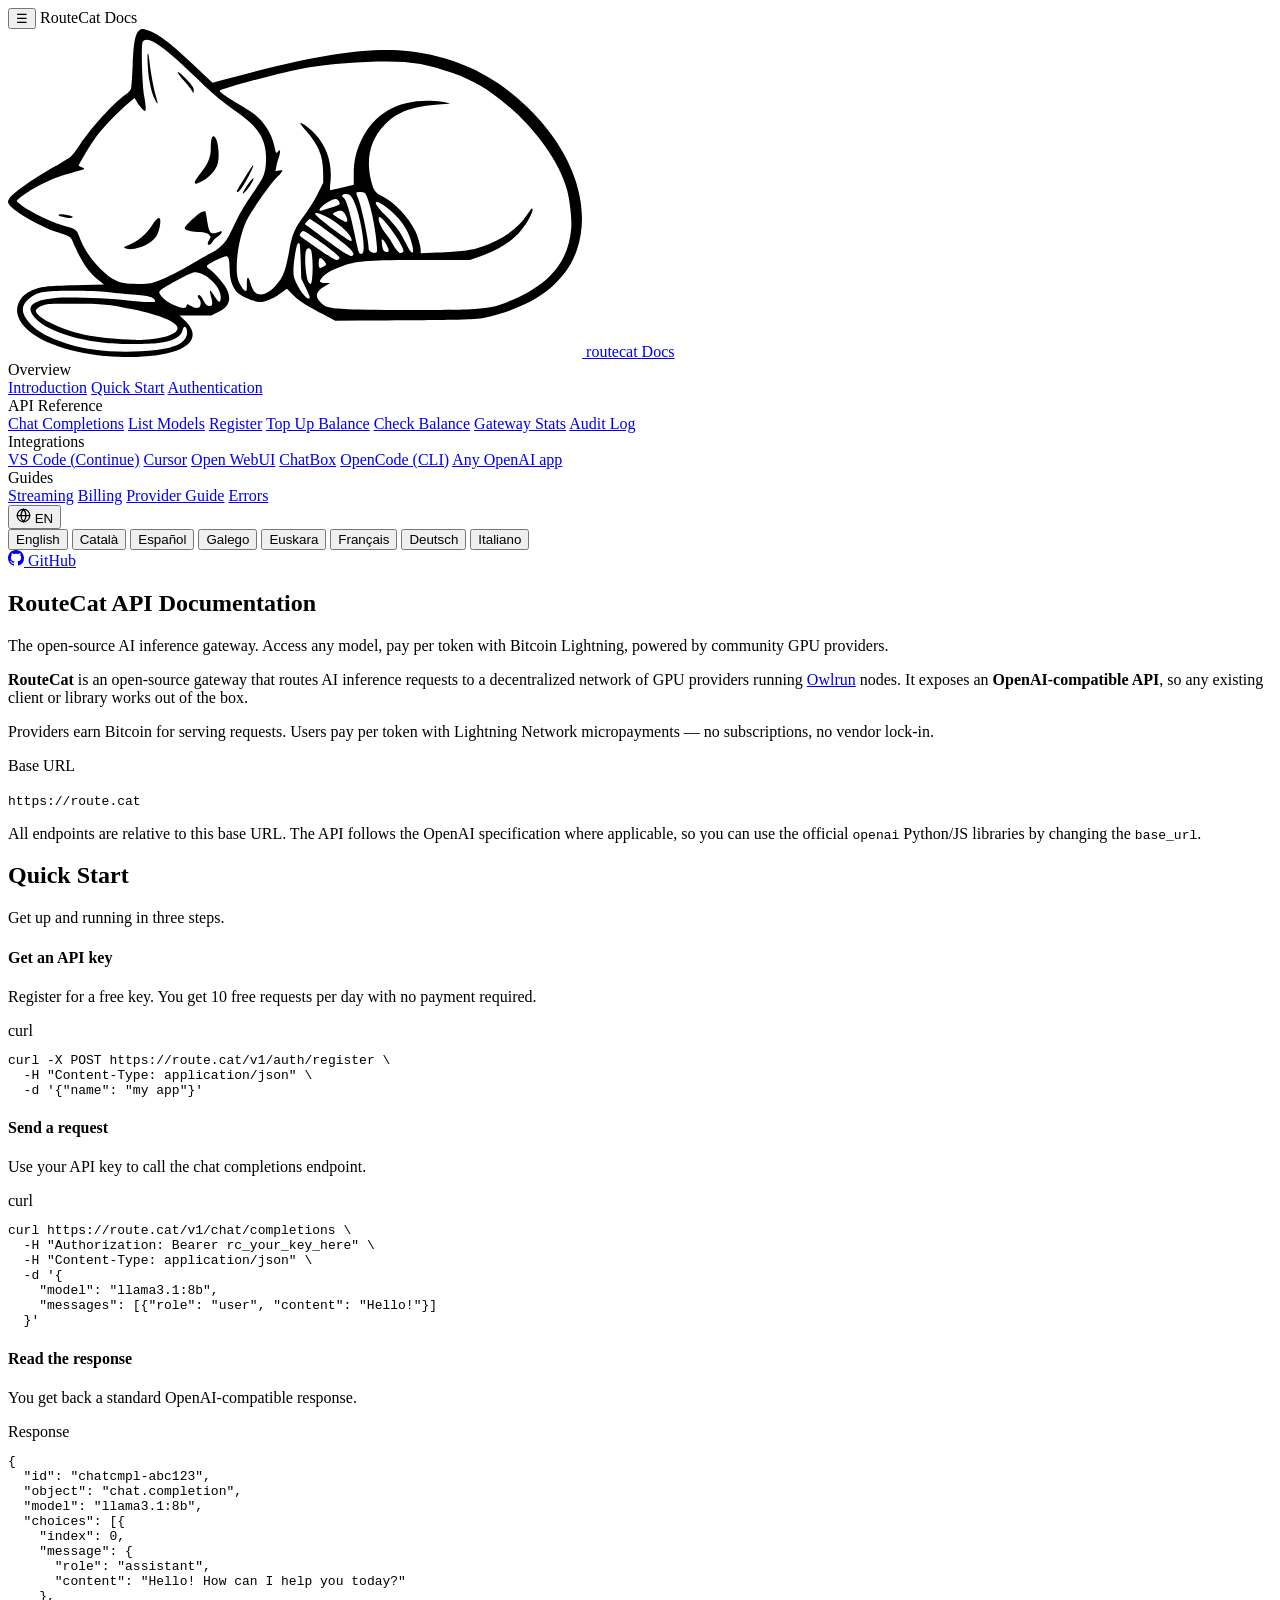
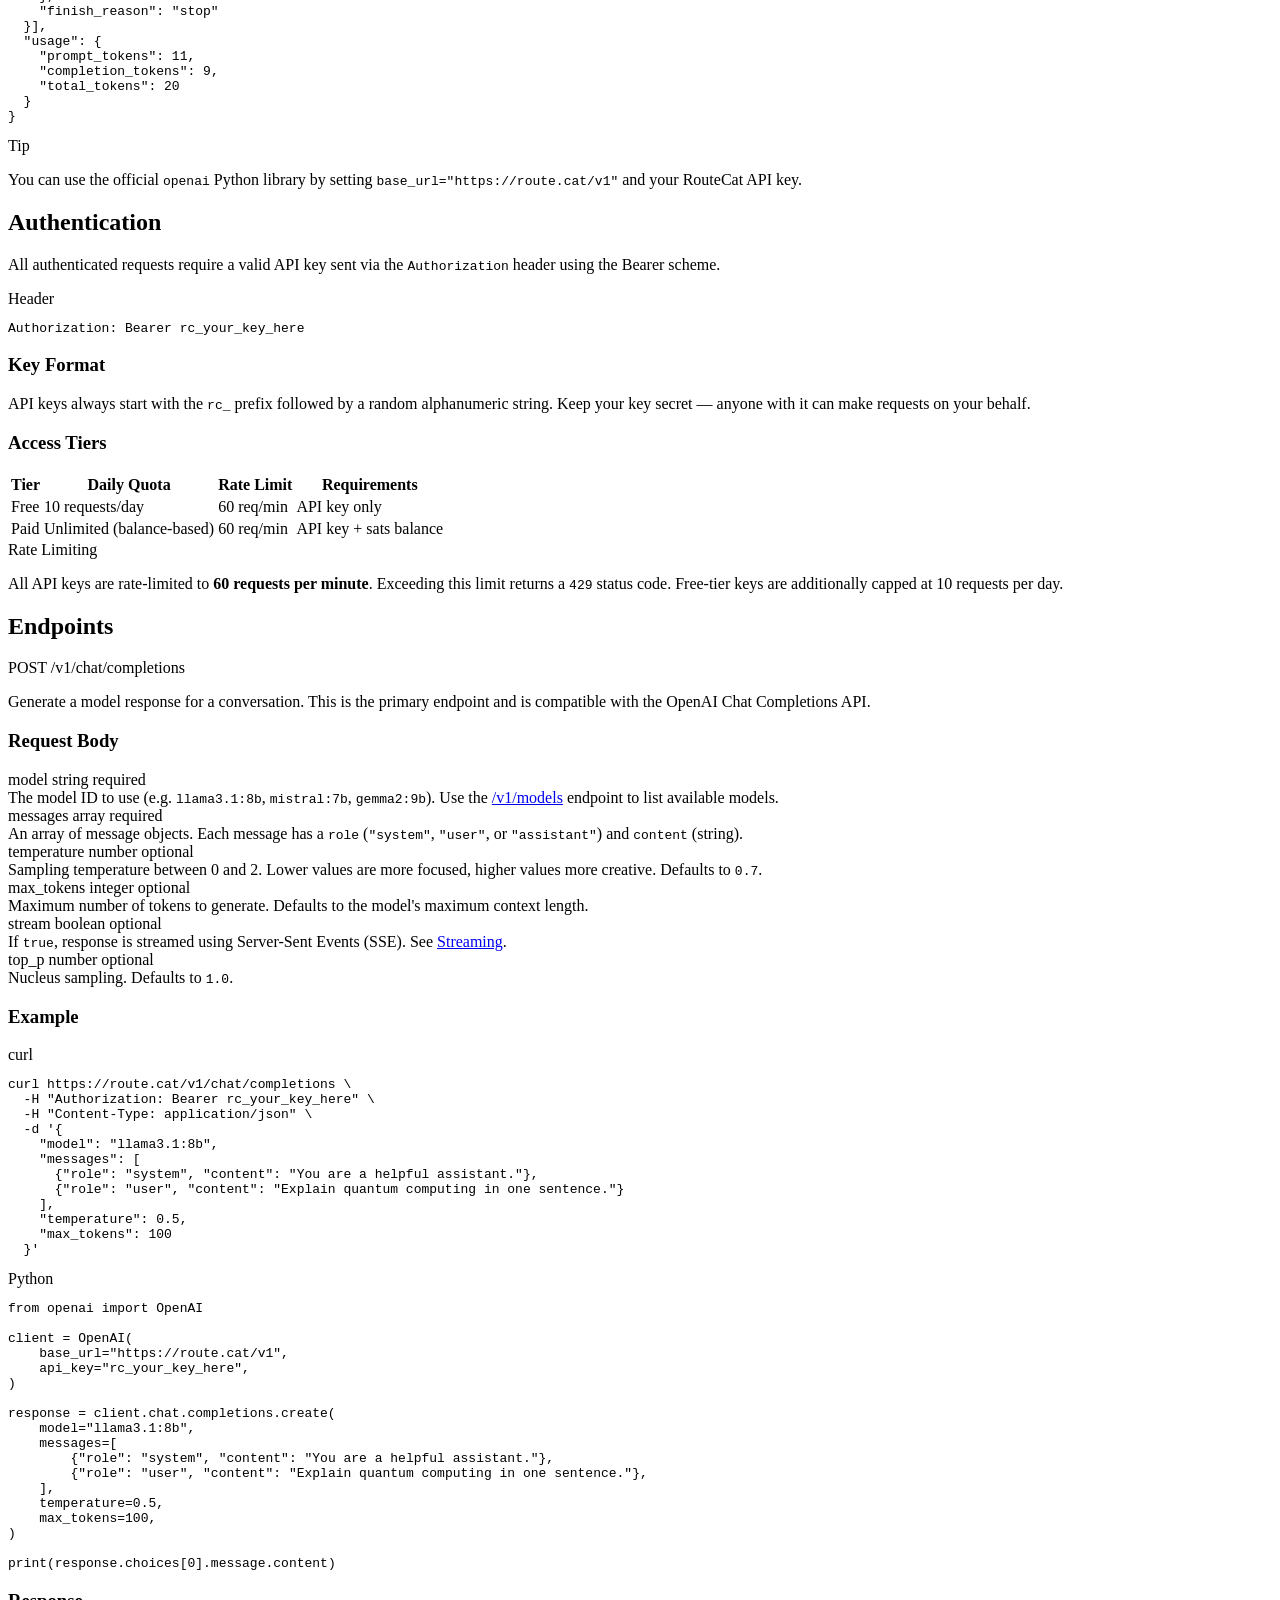
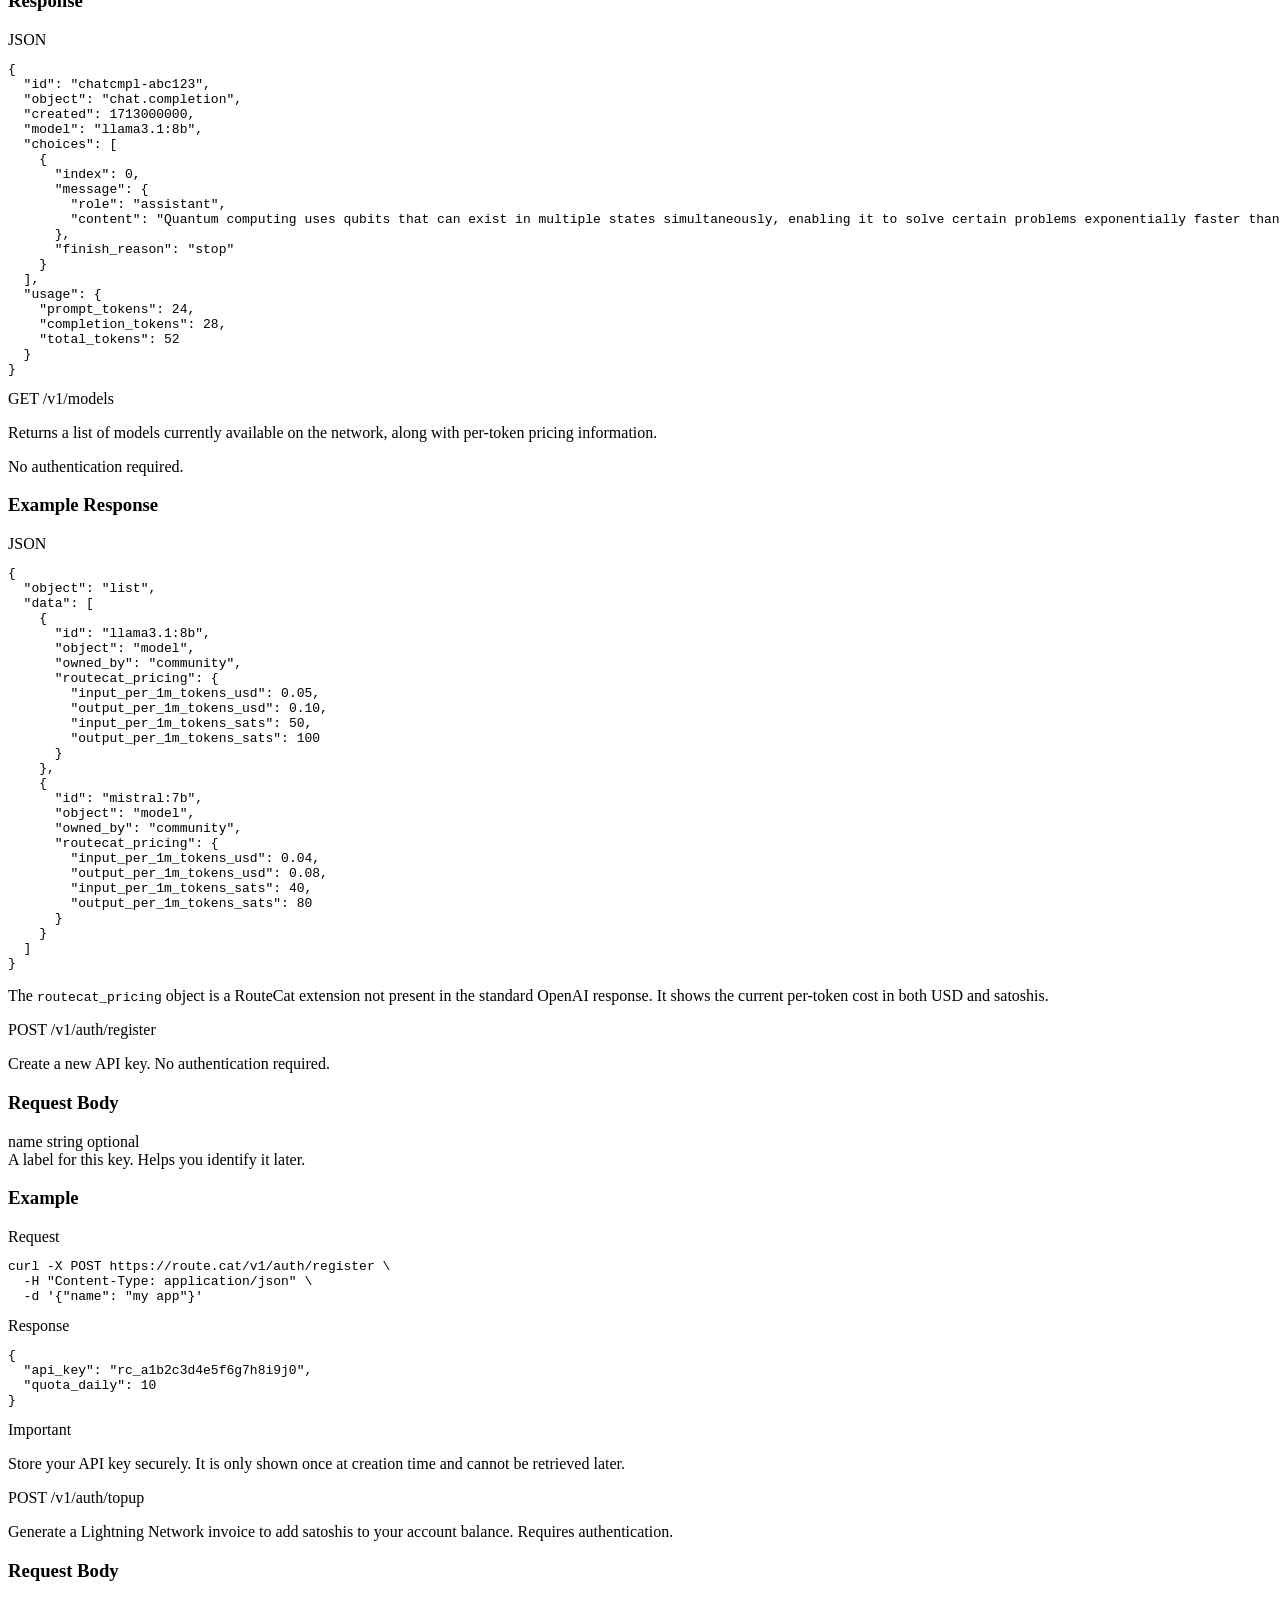
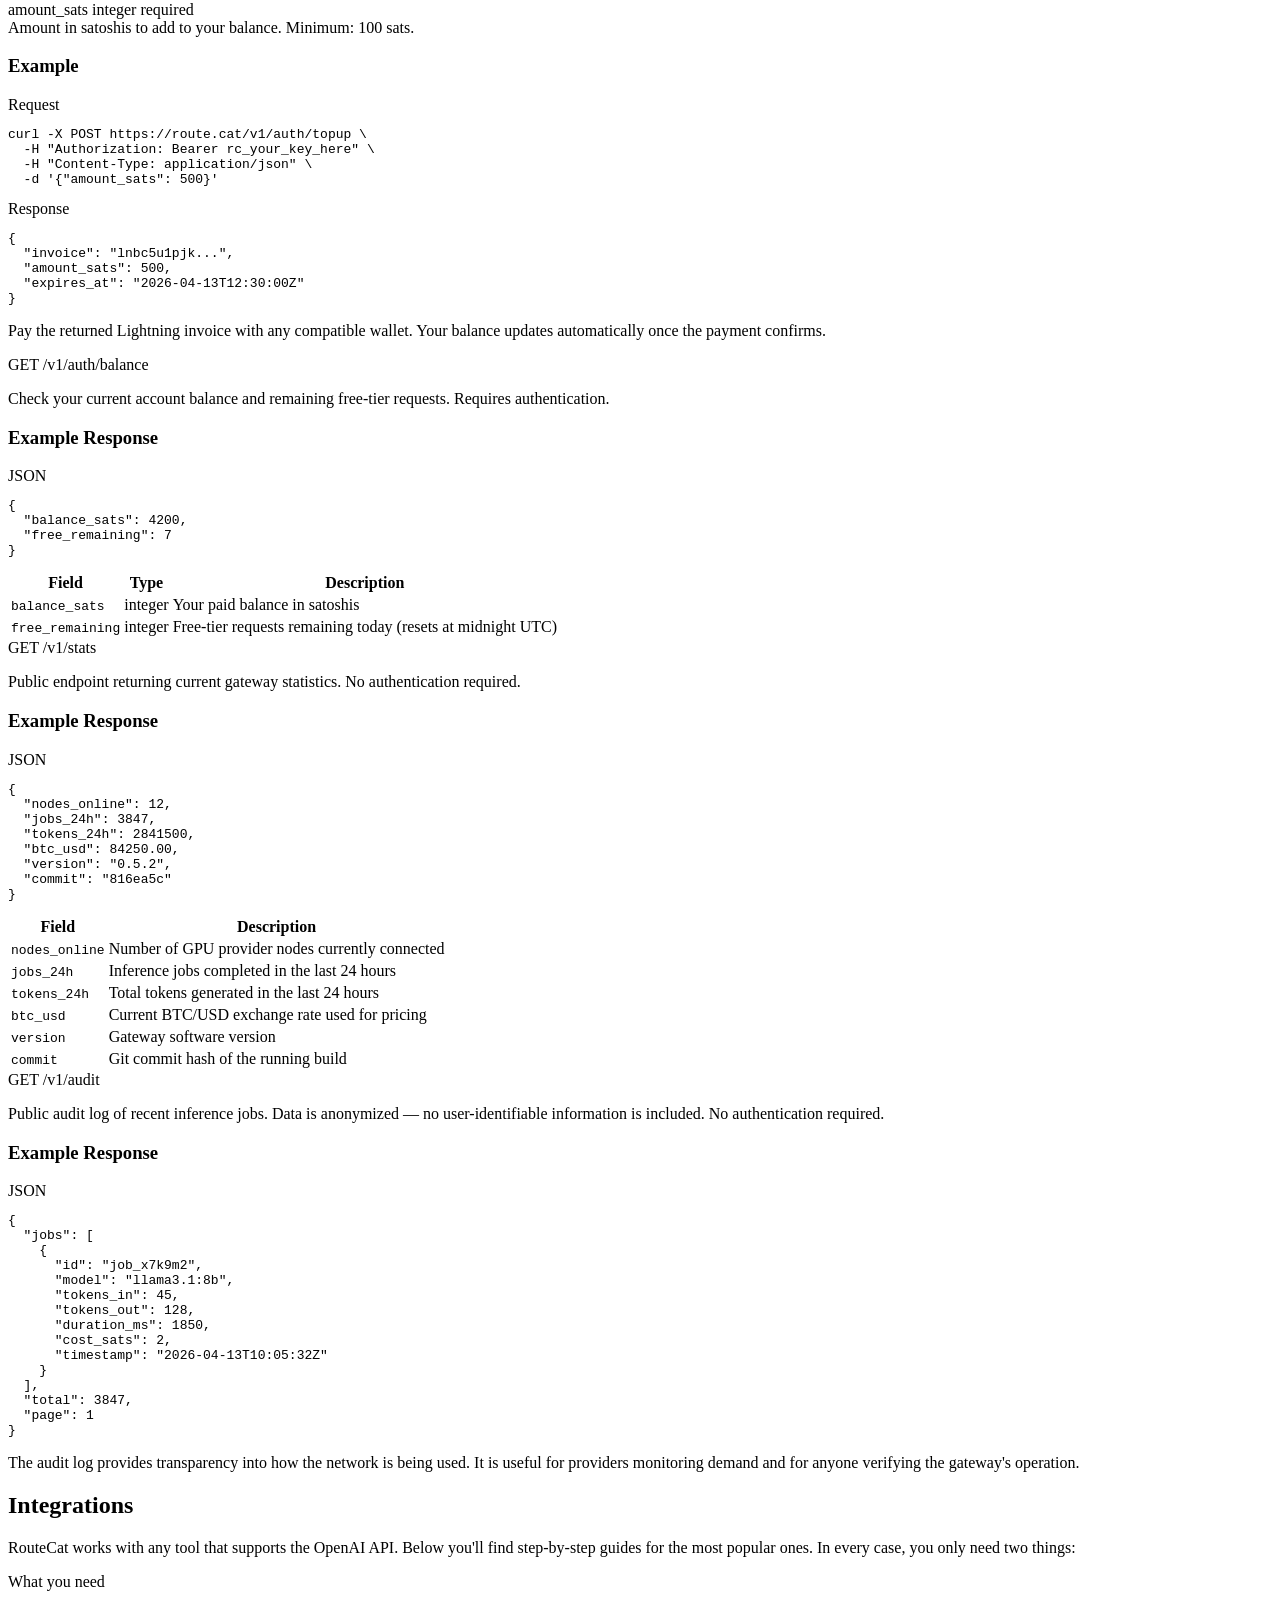
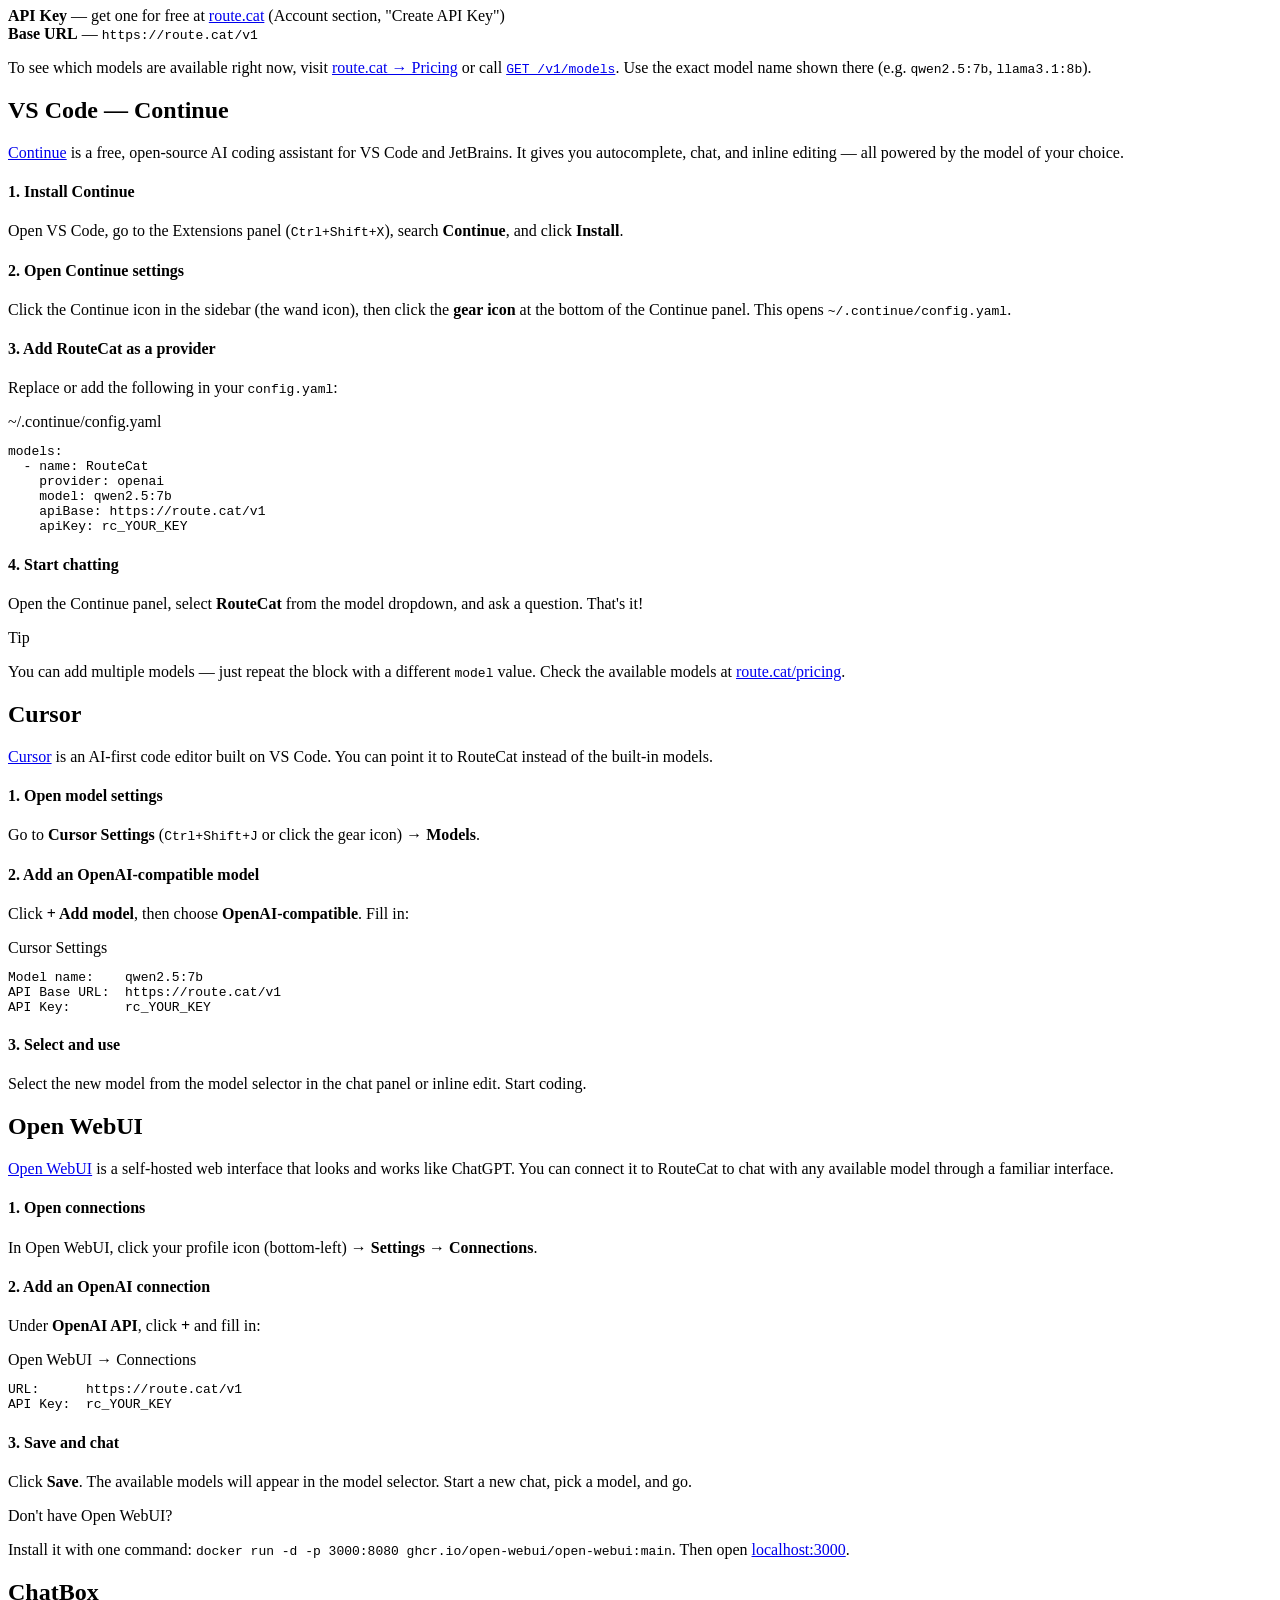
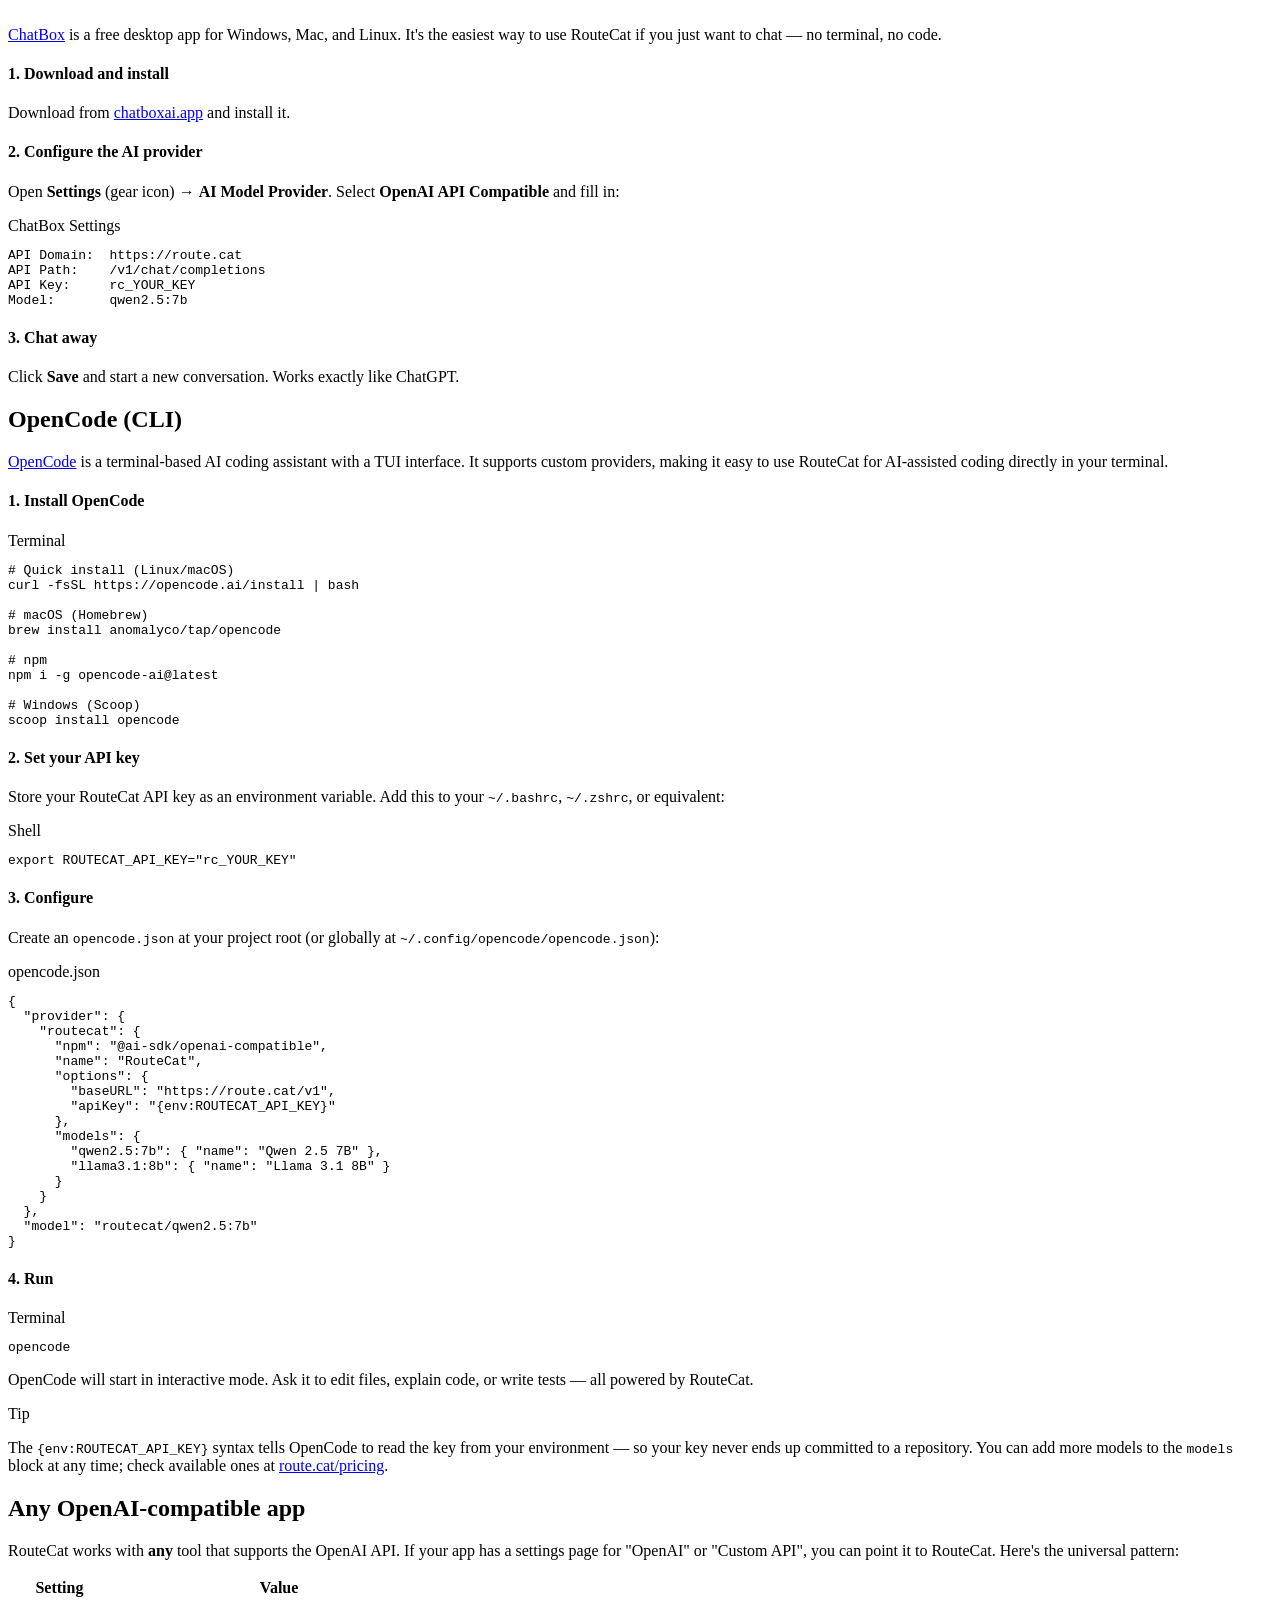
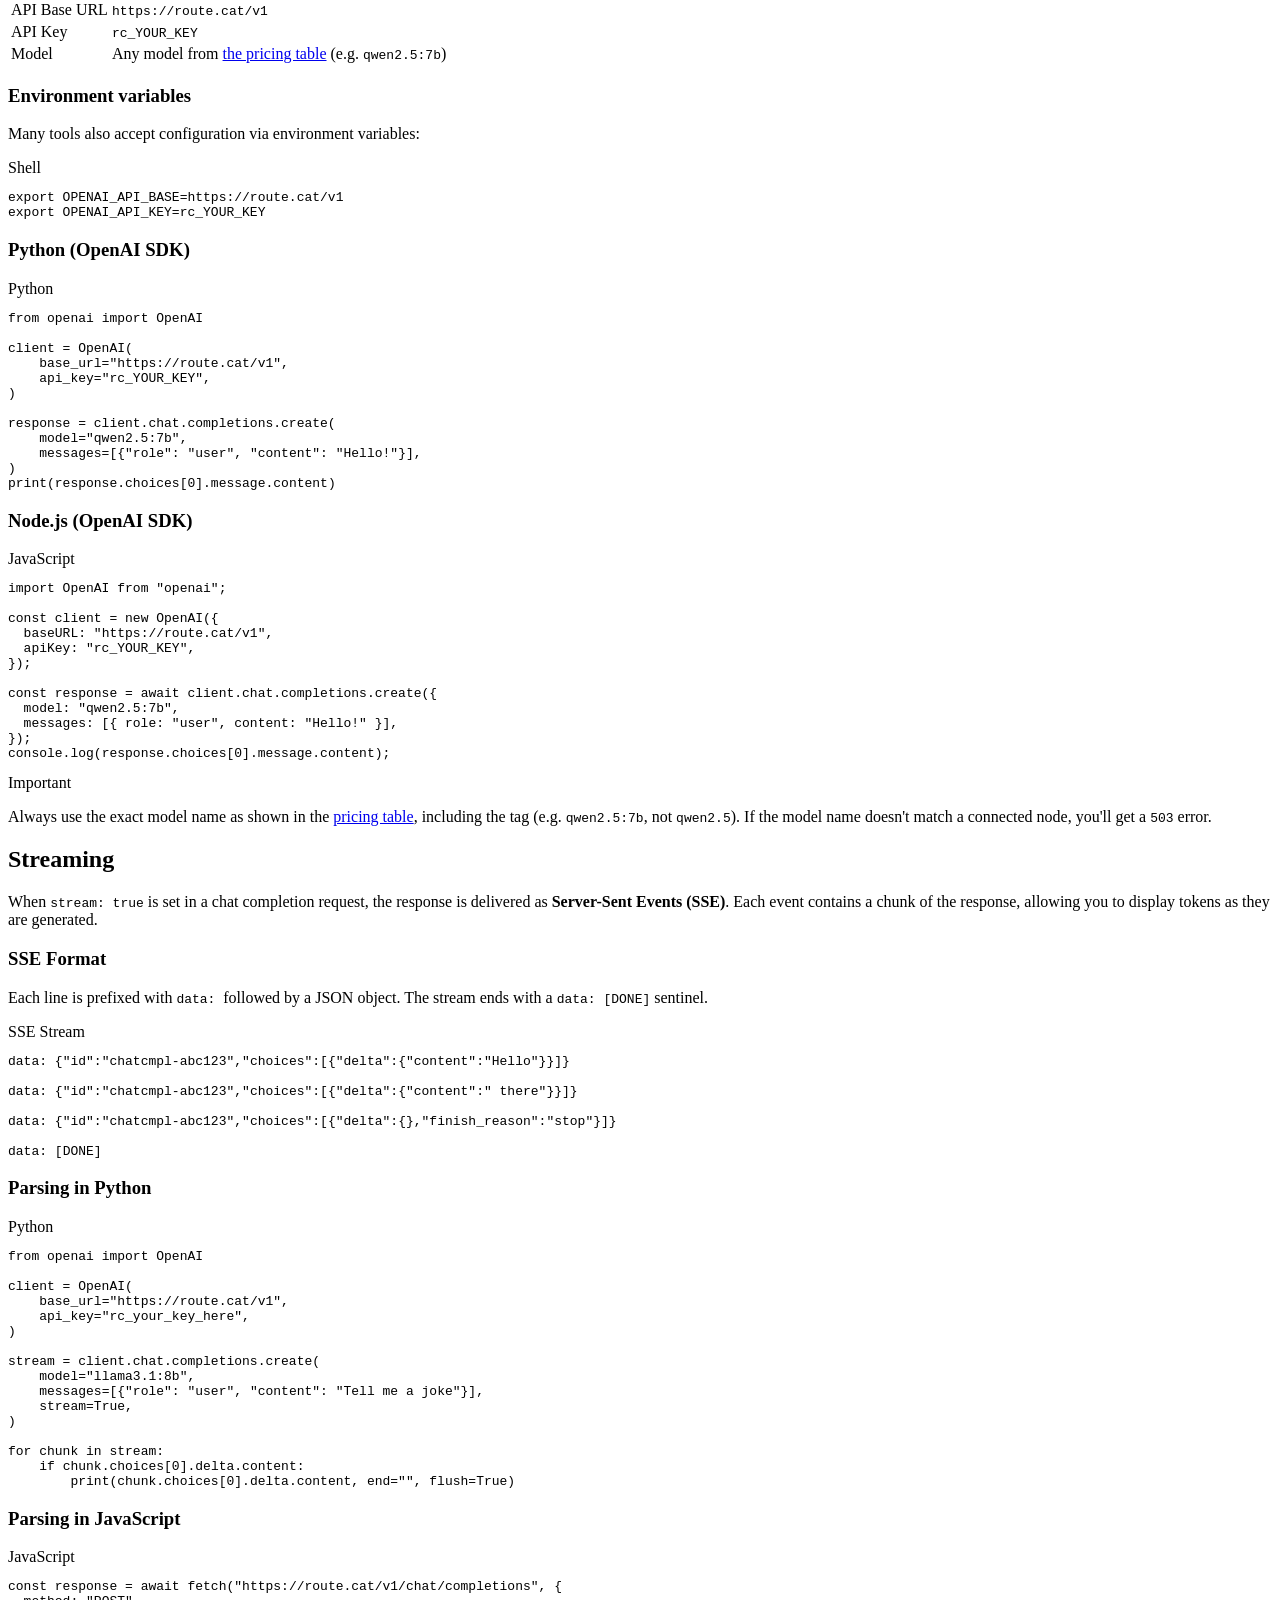
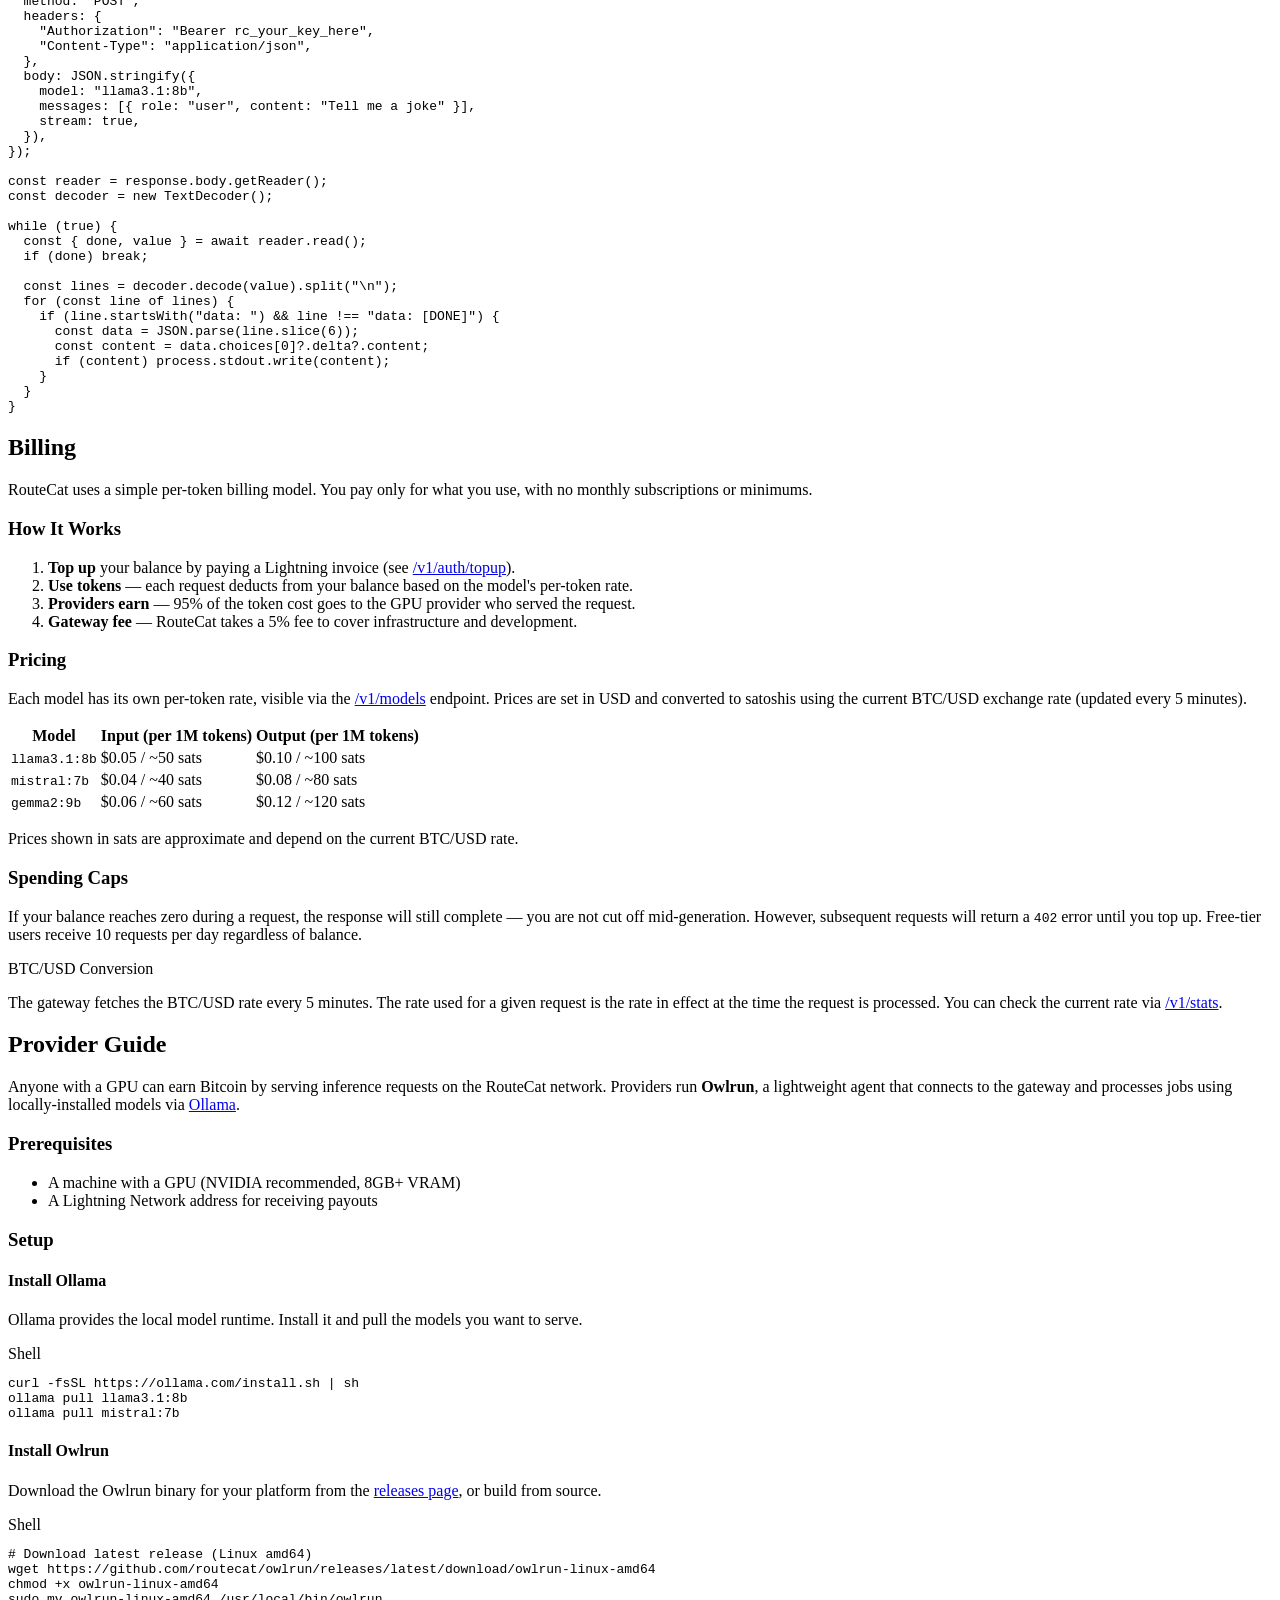
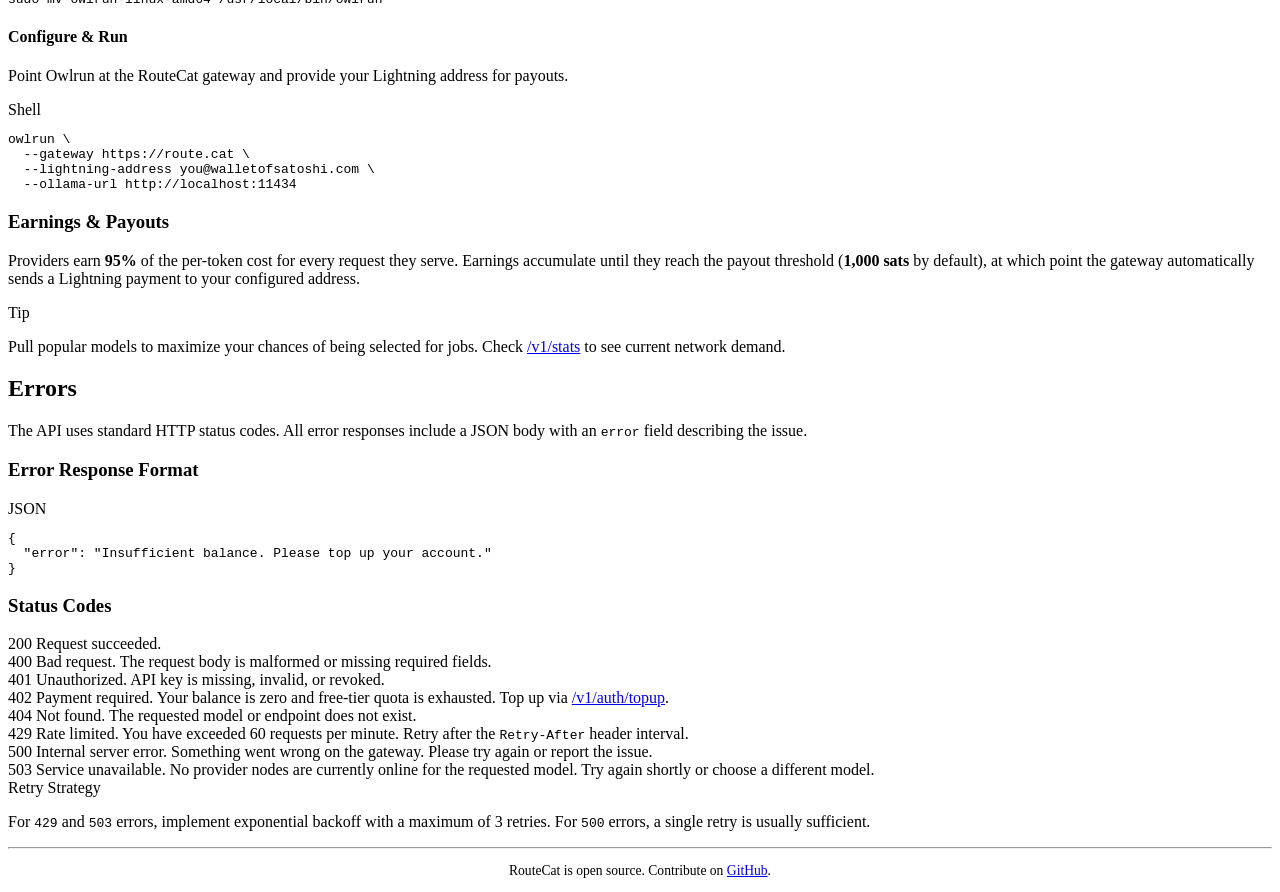
==== commit 0d584cf2: "v0.2.0: frontend separation, API docs, i18n (8 languages), security hardening Frontend: - Split mono" ====
--- a/internal/web/static/docs/index.html
+++ b/internal/web/static/docs/index.html
@@ -25,8 +25,8 @@
 <nav class="sidebar" id="sidebar">
   <div class="sidebar-header">
     <a href="/">
-      <span class="logo-icon">&#128049;</span>
-      <span>RouteCat</span>
+      <img src="/logo.svg" alt="RouteCat" class="sidebar-logo">
+      <span>route<span class="cat">cat</span></span>
       <span class="badge" data-i18n="docs.badge">Docs</span>
     </a>
   </div>
@@ -51,6 +51,16 @@
     </div>
 
     <div class="nav-group">
+      <div class="nav-group-title" data-i18n="docs.nav.integrations">Integrations</div>
+      <a href="#int-vscode" data-i18n="docs.nav.int_vscode">VS Code (Continue)</a>
+      <a href="#int-cursor" data-i18n="docs.nav.int_cursor">Cursor</a>
+      <a href="#int-openwebui" data-i18n="docs.nav.int_openwebui">Open WebUI</a>
+      <a href="#int-chatbox" data-i18n="docs.nav.int_chatbox">ChatBox</a>
+      <a href="#int-opencode" data-i18n="docs.nav.int_opencode">OpenCode (CLI)</a>
+      <a href="#int-generic" data-i18n="docs.nav.int_generic">Any OpenAI app</a>
+    </div>
+
+    <div class="nav-group">
       <div class="nav-group-title" data-i18n="docs.nav.guides">Guides</div>
       <a href="#streaming" data-i18n="docs.nav.streaming">Streaming</a>
       <a href="#billing" data-i18n="docs.nav.billing">Billing</a>
@@ -60,7 +70,23 @@
   </div>
 
   <div class="sidebar-footer">
-    <a href="https://github.com/aaronFortuno/routecat" target="_blank" rel="noopener">
+    <div class="lang-switcher">
+      <button class="lang-globe" onclick="toggleLangDropdown()" aria-label="Language">
+        <svg width="15" height="15" viewBox="0 0 24 24" fill="none" stroke="currentColor" stroke-width="2" stroke-linecap="round" stroke-linejoin="round"><circle cx="12" cy="12" r="10"/><path d="M2 12h20"/><path d="M12 2a15.3 15.3 0 0 1 4 10 15.3 15.3 0 0 1-4 10 15.3 15.3 0 0 1-4-10 15.3 15.3 0 0 1 4-10z"/></svg>
+        <span id="lang-current">EN</span>
+      </button>
+      <div class="lang-dropdown" id="lang-dropdown">
+        <button onclick="switchLang('en')" data-lang="en">English</button>
+        <button onclick="switchLang('ca')" data-lang="ca">Catal&agrave;</button>
+        <button onclick="switchLang('es')" data-lang="es">Espa&ntilde;ol</button>
+        <button onclick="switchLang('gl')" data-lang="gl">Galego</button>
+        <button onclick="switchLang('eu')" data-lang="eu">Euskara</button>
+        <button onclick="switchLang('fr')" data-lang="fr">Fran&ccedil;ais</button>
+        <button onclick="switchLang('de')" data-lang="de">Deutsch</button>
+        <button onclick="switchLang('it')" data-lang="it">Italiano</button>
+      </div>
+    </div>
+    <a href="https://github.com/routecat/routecat" target="_blank" rel="noopener">
       <svg width="16" height="16" viewBox="0 0 16 16" fill="currentColor"><path d="M8 0C3.58 0 0 3.58 0 8c0 3.54 2.29 6.53 5.47 7.59.4.07.55-.17.55-.38 0-.19-.01-.82-.01-1.49-2.01.37-2.53-.49-2.69-.94-.09-.23-.48-.94-.82-1.13-.28-.15-.68-.52-.01-.53.63-.01 1.08.58 1.23.82.72 1.21 1.87.87 2.33.66.07-.52.28-.87.51-1.07-1.78-.2-3.64-.89-3.64-3.95 0-.87.31-1.59.82-2.15-.08-.2-.36-1.02.08-2.12 0 0 .67-.21 2.2.82.64-.18 1.32-.27 2-.27.68 0 1.36.09 2 .27 1.53-1.04 2.2-.82 2.2-.82.44 1.1.16 1.92.08 2.12.51.56.82 1.27.82 2.15 0 3.07-1.87 3.75-3.65 3.95.29.25.54.73.54 1.48 0 1.07-.01 1.93-.01 2.2 0 .21.15.46.55.38A8.013 8.013 0 0016 8c0-4.42-3.58-8-8-8z"/></svg>
       <span data-i18n="docs.nav.github">GitHub</span>
     </a>
@@ -81,7 +107,7 @@
       </p>
 
       <p data-i18n="docs.intro.p1">
-        <strong>RouteCat</strong> is an open-source gateway that routes AI inference requests to a decentralized network of GPU providers running <a href="https://github.com/aaronFortuno/owlrun">Owlrun</a> nodes. It exposes an <strong>OpenAI-compatible API</strong>, so any existing client or library works out of the box.
+        <strong>RouteCat</strong> is an open-source gateway that routes AI inference requests to a decentralized network of GPU providers running <a href="https://github.com/routecat/owlrun">Owlrun</a> nodes. It exposes an <strong>OpenAI-compatible API</strong>, so any existing client or library works out of the box.
       </p>
 
       <p data-i18n="docs.intro.p2">
@@ -623,6 +649,294 @@
     </section>
 
     <!-- ═══════════════════════════════════════════ -->
+    <!-- Integrations                                -->
+    <!-- ═══════════════════════════════════════════ -->
+
+    <section id="integrations">
+      <h2 data-i18n="docs.int.title">Integrations</h2>
+      <p data-i18n="docs.int.desc">RouteCat works with any tool that supports the OpenAI API. Below you'll find step-by-step guides for the most popular ones. In every case, you only need two things:</p>
+
+      <div class="callout callout-info">
+        <div class="callout-title" data-i18n="docs.int.need_title">What you need</div>
+        <p data-i18n="docs.int.need_body"><strong>API Key</strong> &mdash; get one for free at <a href="https://route.cat/#account">route.cat</a> (Account section, "Create API Key")<br><strong>Base URL</strong> &mdash; <code>https://route.cat/v1</code></p>
+      </div>
+
+      <p data-i18n="docs.int.models_note">To see which models are available right now, visit <a href="https://route.cat/#pricing">route.cat &rarr; Pricing</a> or call <a href="#models"><code>GET /v1/models</code></a>. Use the exact model name shown there (e.g. <code>qwen2.5:7b</code>, <code>llama3.1:8b</code>).</p>
+    </section>
+
+    <!-- ── VS Code + Continue ── -->
+    <section id="int-vscode">
+      <h2 data-i18n="docs.int.vscode.title">VS Code &mdash; Continue</h2>
+      <p data-i18n="docs.int.vscode.desc"><a href="https://www.continue.dev/">Continue</a> is a free, open-source AI coding assistant for VS Code and JetBrains. It gives you autocomplete, chat, and inline editing &mdash; all powered by the model of your choice.</p>
+
+      <div class="steps">
+        <div class="step">
+          <h4 data-i18n="docs.int.vscode.s1">1. Install Continue</h4>
+          <p data-i18n="docs.int.vscode.s1d">Open VS Code, go to the Extensions panel (<kbd>Ctrl+Shift+X</kbd>), search <strong>Continue</strong>, and click <strong>Install</strong>.</p>
+        </div>
+        <div class="step">
+          <h4 data-i18n="docs.int.vscode.s2">2. Open Continue settings</h4>
+          <p data-i18n="docs.int.vscode.s2d">Click the Continue icon in the sidebar (the wand icon), then click the <strong>gear icon</strong> at the bottom of the Continue panel. This opens <code>~/.continue/config.yaml</code>.</p>
+        </div>
+        <div class="step">
+          <h4 data-i18n="docs.int.vscode.s3">3. Add RouteCat as a provider</h4>
+          <p data-i18n="docs.int.vscode.s3d">Replace or add the following in your <code>config.yaml</code>:</p>
+          <div class="code-block">
+            <span class="code-label">~/.continue/config.yaml</span>
+            <pre><code><span class="key">models</span>:
+  - <span class="key">name</span>: <span class="str">RouteCat</span>
+    <span class="key">provider</span>: <span class="str">openai</span>
+    <span class="key">model</span>: <span class="str">qwen2.5:7b</span>
+    <span class="key">apiBase</span>: <span class="str">https://route.cat/v1</span>
+    <span class="key">apiKey</span>: <span class="str">rc_YOUR_KEY</span></code></pre>
+          </div>
+        </div>
+        <div class="step">
+          <h4 data-i18n="docs.int.vscode.s4">4. Start chatting</h4>
+          <p data-i18n="docs.int.vscode.s4d">Open the Continue panel, select <strong>RouteCat</strong> from the model dropdown, and ask a question. That's it!</p>
+        </div>
+      </div>
+
+      <div class="callout callout-tip">
+        <div class="callout-title" data-i18n="docs.int.vscode.tip_title">Tip</div>
+        <p data-i18n="docs.int.vscode.tip_body">You can add multiple models &mdash; just repeat the block with a different <code>model</code> value. Check the available models at <a href="https://route.cat/#pricing">route.cat/pricing</a>.</p>
+      </div>
+    </section>
+
+    <!-- ── Cursor ── -->
+    <section id="int-cursor">
+      <h2 data-i18n="docs.int.cursor.title">Cursor</h2>
+      <p data-i18n="docs.int.cursor.desc"><a href="https://cursor.com">Cursor</a> is an AI-first code editor built on VS Code. You can point it to RouteCat instead of the built-in models.</p>
+
+      <div class="steps">
+        <div class="step">
+          <h4 data-i18n="docs.int.cursor.s1">1. Open model settings</h4>
+          <p data-i18n="docs.int.cursor.s1d">Go to <strong>Cursor Settings</strong> (<kbd>Ctrl+Shift+J</kbd> or click the gear icon) &rarr; <strong>Models</strong>.</p>
+        </div>
+        <div class="step">
+          <h4 data-i18n="docs.int.cursor.s2">2. Add an OpenAI-compatible model</h4>
+          <p data-i18n="docs.int.cursor.s2d">Click <strong>+ Add model</strong>, then choose <strong>OpenAI-compatible</strong>. Fill in:</p>
+          <div class="code-block">
+            <span class="code-label">Cursor Settings</span>
+            <pre><code><span class="key">Model name</span>:    <span class="str">qwen2.5:7b</span>
+<span class="key">API Base URL</span>:  <span class="str">https://route.cat/v1</span>
+<span class="key">API Key</span>:       <span class="str">rc_YOUR_KEY</span></code></pre>
+          </div>
+        </div>
+        <div class="step">
+          <h4 data-i18n="docs.int.cursor.s3">3. Select and use</h4>
+          <p data-i18n="docs.int.cursor.s3d">Select the new model from the model selector in the chat panel or inline edit. Start coding.</p>
+        </div>
+      </div>
+    </section>
+
+    <!-- ── Open WebUI ── -->
+    <section id="int-openwebui">
+      <h2 data-i18n="docs.int.openwebui.title">Open WebUI</h2>
+      <p data-i18n="docs.int.openwebui.desc"><a href="https://openwebui.com">Open WebUI</a> is a self-hosted web interface that looks and works like ChatGPT. You can connect it to RouteCat to chat with any available model through a familiar interface.</p>
+
+      <div class="steps">
+        <div class="step">
+          <h4 data-i18n="docs.int.openwebui.s1">1. Open connections</h4>
+          <p data-i18n="docs.int.openwebui.s1d">In Open WebUI, click your profile icon (bottom-left) &rarr; <strong>Settings</strong> &rarr; <strong>Connections</strong>.</p>
+        </div>
+        <div class="step">
+          <h4 data-i18n="docs.int.openwebui.s2">2. Add an OpenAI connection</h4>
+          <p data-i18n="docs.int.openwebui.s2d">Under <strong>OpenAI API</strong>, click <strong>+</strong> and fill in:</p>
+          <div class="code-block">
+            <span class="code-label">Open WebUI &rarr; Connections</span>
+            <pre><code><span class="key">URL</span>:      <span class="str">https://route.cat/v1</span>
+<span class="key">API Key</span>:  <span class="str">rc_YOUR_KEY</span></code></pre>
+          </div>
+        </div>
+        <div class="step">
+          <h4 data-i18n="docs.int.openwebui.s3">3. Save and chat</h4>
+          <p data-i18n="docs.int.openwebui.s3d">Click <strong>Save</strong>. The available models will appear in the model selector. Start a new chat, pick a model, and go.</p>
+        </div>
+      </div>
+
+      <div class="callout callout-tip">
+        <div class="callout-title" data-i18n="docs.int.openwebui.tip_title">Don't have Open WebUI?</div>
+        <p data-i18n="docs.int.openwebui.tip_body">Install it with one command: <code>docker run -d -p 3000:8080 ghcr.io/open-webui/open-webui:main</code>. Then open <a href="http://localhost:3000">localhost:3000</a>.</p>
+      </div>
+    </section>
+
+    <!-- ── ChatBox ── -->
+    <section id="int-chatbox">
+      <h2 data-i18n="docs.int.chatbox.title">ChatBox</h2>
+      <p data-i18n="docs.int.chatbox.desc"><a href="https://chatboxai.app">ChatBox</a> is a free desktop app for Windows, Mac, and Linux. It's the easiest way to use RouteCat if you just want to chat &mdash; no terminal, no code.</p>
+
+      <div class="steps">
+        <div class="step">
+          <h4 data-i18n="docs.int.chatbox.s1">1. Download and install</h4>
+          <p data-i18n="docs.int.chatbox.s1d">Download from <a href="https://chatboxai.app">chatboxai.app</a> and install it.</p>
+        </div>
+        <div class="step">
+          <h4 data-i18n="docs.int.chatbox.s2">2. Configure the AI provider</h4>
+          <p data-i18n="docs.int.chatbox.s2d">Open <strong>Settings</strong> (gear icon) &rarr; <strong>AI Model Provider</strong>. Select <strong>OpenAI API Compatible</strong> and fill in:</p>
+          <div class="code-block">
+            <span class="code-label">ChatBox Settings</span>
+            <pre><code><span class="key">API Domain</span>:  <span class="str">https://route.cat</span>
+<span class="key">API Path</span>:    <span class="str">/v1/chat/completions</span>
+<span class="key">API Key</span>:     <span class="str">rc_YOUR_KEY</span>
+<span class="key">Model</span>:       <span class="str">qwen2.5:7b</span></code></pre>
+          </div>
+        </div>
+        <div class="step">
+          <h4 data-i18n="docs.int.chatbox.s3">3. Chat away</h4>
+          <p data-i18n="docs.int.chatbox.s3d">Click <strong>Save</strong> and start a new conversation. Works exactly like ChatGPT.</p>
+        </div>
+      </div>
+    </section>
+
+    <!-- ── OpenCode CLI ── -->
+    <section id="int-opencode">
+      <h2 data-i18n="docs.int.opencode.title">OpenCode (CLI)</h2>
+      <p data-i18n="docs.int.opencode.desc"><a href="https://github.com/anomalyco/opencode">OpenCode</a> is a terminal-based AI coding assistant with a TUI interface. It supports custom providers, making it easy to use RouteCat for AI-assisted coding directly in your terminal.</p>
+
+      <div class="steps">
+        <div class="step">
+          <h4 data-i18n="docs.int.opencode.s1">1. Install OpenCode</h4>
+          <div class="code-block">
+            <span class="code-label">Terminal</span>
+            <pre><code><span class="comment"># Quick install (Linux/macOS)</span>
+<span class="cmd">curl</span> -fsSL https://opencode.ai/install | bash
+
+<span class="comment"># macOS (Homebrew)</span>
+<span class="cmd">brew install</span> anomalyco/tap/opencode
+
+<span class="comment"># npm</span>
+<span class="cmd">npm i -g</span> opencode-ai@latest
+
+<span class="comment"># Windows (Scoop)</span>
+<span class="cmd">scoop install</span> opencode</code></pre>
+          </div>
+        </div>
+        <div class="step">
+          <h4 data-i18n="docs.int.opencode.s2">2. Set your API key</h4>
+          <p data-i18n="docs.int.opencode.s2d">Store your RouteCat API key as an environment variable. Add this to your <code>~/.bashrc</code>, <code>~/.zshrc</code>, or equivalent:</p>
+          <div class="code-block">
+            <span class="code-label">Shell</span>
+            <pre><code><span class="cmd">export</span> ROUTECAT_API_KEY=<span class="str">"rc_YOUR_KEY"</span></code></pre>
+          </div>
+        </div>
+        <div class="step">
+          <h4 data-i18n="docs.int.opencode.s3">3. Configure</h4>
+          <p data-i18n="docs.int.opencode.s3d">Create an <code>opencode.json</code> at your project root (or globally at <code>~/.config/opencode/opencode.json</code>):</p>
+          <div class="code-block">
+            <span class="code-label">opencode.json</span>
+            <pre><code>{
+  <span class="key">"provider"</span>: {
+    <span class="key">"routecat"</span>: {
+      <span class="key">"npm"</span>: <span class="str">"@ai-sdk/openai-compatible"</span>,
+      <span class="key">"name"</span>: <span class="str">"RouteCat"</span>,
+      <span class="key">"options"</span>: {
+        <span class="key">"baseURL"</span>: <span class="str">"https://route.cat/v1"</span>,
+        <span class="key">"apiKey"</span>: <span class="str">"{env:ROUTECAT_API_KEY}"</span>
+      },
+      <span class="key">"models"</span>: {
+        <span class="key">"qwen2.5:7b"</span>: { <span class="key">"name"</span>: <span class="str">"Qwen 2.5 7B"</span> },
+        <span class="key">"llama3.1:8b"</span>: { <span class="key">"name"</span>: <span class="str">"Llama 3.1 8B"</span> }
+      }
+    }
+  },
+  <span class="key">"model"</span>: <span class="str">"routecat/qwen2.5:7b"</span>
+}</code></pre>
+          </div>
+        </div>
+        <div class="step">
+          <h4 data-i18n="docs.int.opencode.s4">4. Run</h4>
+          <div class="code-block">
+            <span class="code-label">Terminal</span>
+            <pre><code><span class="cmd">opencode</span></code></pre>
+          </div>
+          <p data-i18n="docs.int.opencode.s4d">OpenCode will start in interactive mode. Ask it to edit files, explain code, or write tests &mdash; all powered by RouteCat.</p>
+        </div>
+      </div>
+
+      <div class="callout callout-tip">
+        <div class="callout-title" data-i18n="docs.int.opencode.tip_title">Tip</div>
+        <p data-i18n="docs.int.opencode.tip_body">The <code>{env:ROUTECAT_API_KEY}</code> syntax tells OpenCode to read the key from your environment &mdash; so your key never ends up committed to a repository. You can add more models to the <code>models</code> block at any time; check available ones at <a href="https://route.cat/#pricing">route.cat/pricing</a>.</p>
+      </div>
+    </section>
+
+    <!-- ── Generic / Any OpenAI app ── -->
+    <section id="int-generic">
+      <h2 data-i18n="docs.int.generic.title">Any OpenAI-compatible app</h2>
+      <p data-i18n="docs.int.generic.desc">RouteCat works with <strong>any</strong> tool that supports the OpenAI API. If your app has a settings page for "OpenAI" or "Custom API", you can point it to RouteCat. Here's the universal pattern:</p>
+
+      <table>
+        <thead>
+          <tr>
+            <th data-i18n="docs.int.generic.th_setting">Setting</th>
+            <th data-i18n="docs.int.generic.th_value">Value</th>
+          </tr>
+        </thead>
+        <tbody>
+          <tr>
+            <td data-i18n="docs.int.generic.base_url">API Base URL</td>
+            <td><code>https://route.cat/v1</code></td>
+          </tr>
+          <tr>
+            <td data-i18n="docs.int.generic.api_key">API Key</td>
+            <td><code>rc_YOUR_KEY</code></td>
+          </tr>
+          <tr>
+            <td data-i18n="docs.int.generic.model">Model</td>
+            <td data-i18n="docs.int.generic.model_val">Any model from <a href="https://route.cat/#pricing">the pricing table</a> (e.g. <code>qwen2.5:7b</code>)</td>
+          </tr>
+        </tbody>
+      </table>
+
+      <h3 data-i18n="docs.int.generic.env_title">Environment variables</h3>
+      <p data-i18n="docs.int.generic.env_desc">Many tools also accept configuration via environment variables:</p>
+      <div class="code-block">
+        <span class="code-label">Shell</span>
+        <pre><code><span class="cmd">export</span> OPENAI_API_BASE=<span class="str">https://route.cat/v1</span>
+<span class="cmd">export</span> OPENAI_API_KEY=<span class="str">rc_YOUR_KEY</span></code></pre>
+      </div>
+
+      <h3 data-i18n="docs.int.generic.python_title">Python (OpenAI SDK)</h3>
+      <div class="code-block">
+        <span class="code-label">Python</span>
+        <pre><code><span class="kw">from</span> openai <span class="kw">import</span> OpenAI
+
+client = OpenAI(
+    base_url=<span class="str">"https://route.cat/v1"</span>,
+    api_key=<span class="str">"rc_YOUR_KEY"</span>,
+)
+
+response = client.chat.completions.create(
+    model=<span class="str">"qwen2.5:7b"</span>,
+    messages=[{<span class="str">"role"</span>: <span class="str">"user"</span>, <span class="str">"content"</span>: <span class="str">"Hello!"</span>}],
+)
+<span class="fn">print</span>(response.choices[<span class="num">0</span>].message.content)</code></pre>
+      </div>
+
+      <h3 data-i18n="docs.int.generic.node_title">Node.js (OpenAI SDK)</h3>
+      <div class="code-block">
+        <span class="code-label">JavaScript</span>
+        <pre><code><span class="kw">import</span> OpenAI <span class="kw">from</span> <span class="str">"openai"</span>;
+
+<span class="kw">const</span> client = <span class="kw">new</span> <span class="fn">OpenAI</span>({
+  baseURL: <span class="str">"https://route.cat/v1"</span>,
+  apiKey: <span class="str">"rc_YOUR_KEY"</span>,
+});
+
+<span class="kw">const</span> response = <span class="kw">await</span> client.chat.completions.<span class="fn">create</span>({
+  model: <span class="str">"qwen2.5:7b"</span>,
+  messages: [{ role: <span class="str">"user"</span>, content: <span class="str">"Hello!"</span> }],
+});
+console.<span class="fn">log</span>(response.choices[<span class="num">0</span>].message.content);</code></pre>
+      </div>
+
+      <div class="callout callout-warn">
+        <div class="callout-title" data-i18n="docs.int.generic.warn_title">Important</div>
+        <p data-i18n="docs.int.generic.warn_body">Always use the exact model name as shown in the <a href="https://route.cat/#pricing">pricing table</a>, including the tag (e.g. <code>qwen2.5:7b</code>, not <code>qwen2.5</code>). If the model name doesn't match a connected node, you'll get a <code>503</code> error.</p>
+      </div>
+    </section>
+
+    <!-- ═══════════════════════════════════════════ -->
     <!-- Streaming                                   -->
     <!-- ═══════════════════════════════════════════ -->
     <section id="streaming">
@@ -799,11 +1113,11 @@
 
         <div class="step">
           <h4 data-i18n="docs.provider.step2_title">Install Owlrun</h4>
-          <p data-i18n="docs.provider.step2_desc">Download the Owlrun binary for your platform from the <a href="https://github.com/aaronFortuno/owlrun/releases" target="_blank" rel="noopener">releases page</a>, or build from source.</p>
+          <p data-i18n="docs.provider.step2_desc">Download the Owlrun binary for your platform from the <a href="https://github.com/routecat/owlrun/releases" target="_blank" rel="noopener">releases page</a>, or build from source.</p>
           <div class="code-block">
             <span class="code-label">Shell</span>
             <pre><code><span class="comment"># Download latest release (Linux amd64)</span>
-<span class="cmd">wget</span> https://github.com/aaronFortuno/owlrun/releases/latest/download/owlrun-linux-amd64
+<span class="cmd">wget</span> https://github.com/routecat/owlrun/releases/latest/download/owlrun-linux-amd64
 <span class="cmd">chmod</span> +x owlrun-linux-amd64
 <span class="cmd">sudo</span> mv owlrun-linux-amd64 /usr/local/bin/owlrun</code></pre>
           </div>
@@ -903,7 +1217,7 @@
     <hr>
 
     <p class="dim" style="text-align: center; font-size: 0.85rem;" data-i18n="docs.footer">
-      RouteCat is open source. Contribute on <a href="https://github.com/aaronFortuno/routecat">GitHub</a>.
+      RouteCat is open source. Contribute on <a href="https://github.com/routecat/routecat">GitHub</a>.
     </p>
 
   </div>
@@ -940,6 +1254,83 @@
   }, { rootMargin: '-20% 0px -70% 0px' });
 
   sections.forEach(section => observer.observe(section));
+
+  // ── i18n ──
+  var _i18n = {};
+  var _supportedLangs = ['en', 'ca', 'es', 'gl', 'eu', 'fr', 'de', 'it'];
+  var _lang = (function() {
+    var saved = localStorage.getItem('routecat-lang');
+    if (saved && _supportedLangs.indexOf(saved) !== -1) return saved;
+    var b = (navigator.language || 'en').substring(0, 2).toLowerCase();
+    return _supportedLangs.indexOf(b) !== -1 ? b : 'en';
+  })();
+
+  async function loadLocale(lang) {
+    if (_i18n[lang]) return;
+    try {
+      var r = await fetch('/locales/' + lang + '.json');
+      _i18n[lang] = await r.json();
+    } catch(e) {}
+  }
+
+  function applyI18n() {
+    var dict = _i18n[_lang] || {};
+    document.querySelectorAll('[data-i18n]').forEach(function(el) {
+      var key = el.getAttribute('data-i18n');
+      if (!el.getAttribute('data-orig')) el.setAttribute('data-orig', el.innerHTML);
+      if (dict[key]) el.innerHTML = dict[key];
+    });
+  }
+
+  function updateLangUI() {
+    var cur = document.getElementById('lang-current');
+    if (cur) cur.textContent = _lang.toUpperCase();
+    var dd = document.getElementById('lang-dropdown');
+    if (dd) {
+      dd.querySelectorAll('button').forEach(function(btn) {
+        btn.classList.toggle('active', btn.getAttribute('data-lang') === _lang);
+      });
+    }
+  }
+
+  function toggleLangDropdown() {
+    var dd = document.getElementById('lang-dropdown');
+    if (dd) dd.classList.toggle('open');
+  }
+
+  document.addEventListener('click', function(e) {
+    var switcher = document.querySelector('.lang-switcher');
+    var dd = document.getElementById('lang-dropdown');
+    if (dd && switcher && !switcher.contains(e.target)) {
+      dd.classList.remove('open');
+    }
+  });
+
+  async function switchLang(lang) {
+    _lang = lang;
+    localStorage.setItem('routecat-lang', lang);
+    updateLangUI();
+    var dd = document.getElementById('lang-dropdown');
+    if (dd) dd.classList.remove('open');
+    await loadLocale(lang);
+    if (lang === 'en') {
+      document.querySelectorAll('[data-i18n]').forEach(function(el) {
+        var orig = el.getAttribute('data-orig');
+        if (orig) el.innerHTML = orig;
+      });
+    } else {
+      applyI18n();
+    }
+  }
+
+  (async function() {
+    await loadLocale('en');
+    updateLangUI();
+    if (_lang !== 'en') {
+      await loadLocale(_lang);
+      applyI18n();
+    }
+  })();
 </script>
 
 </body>
